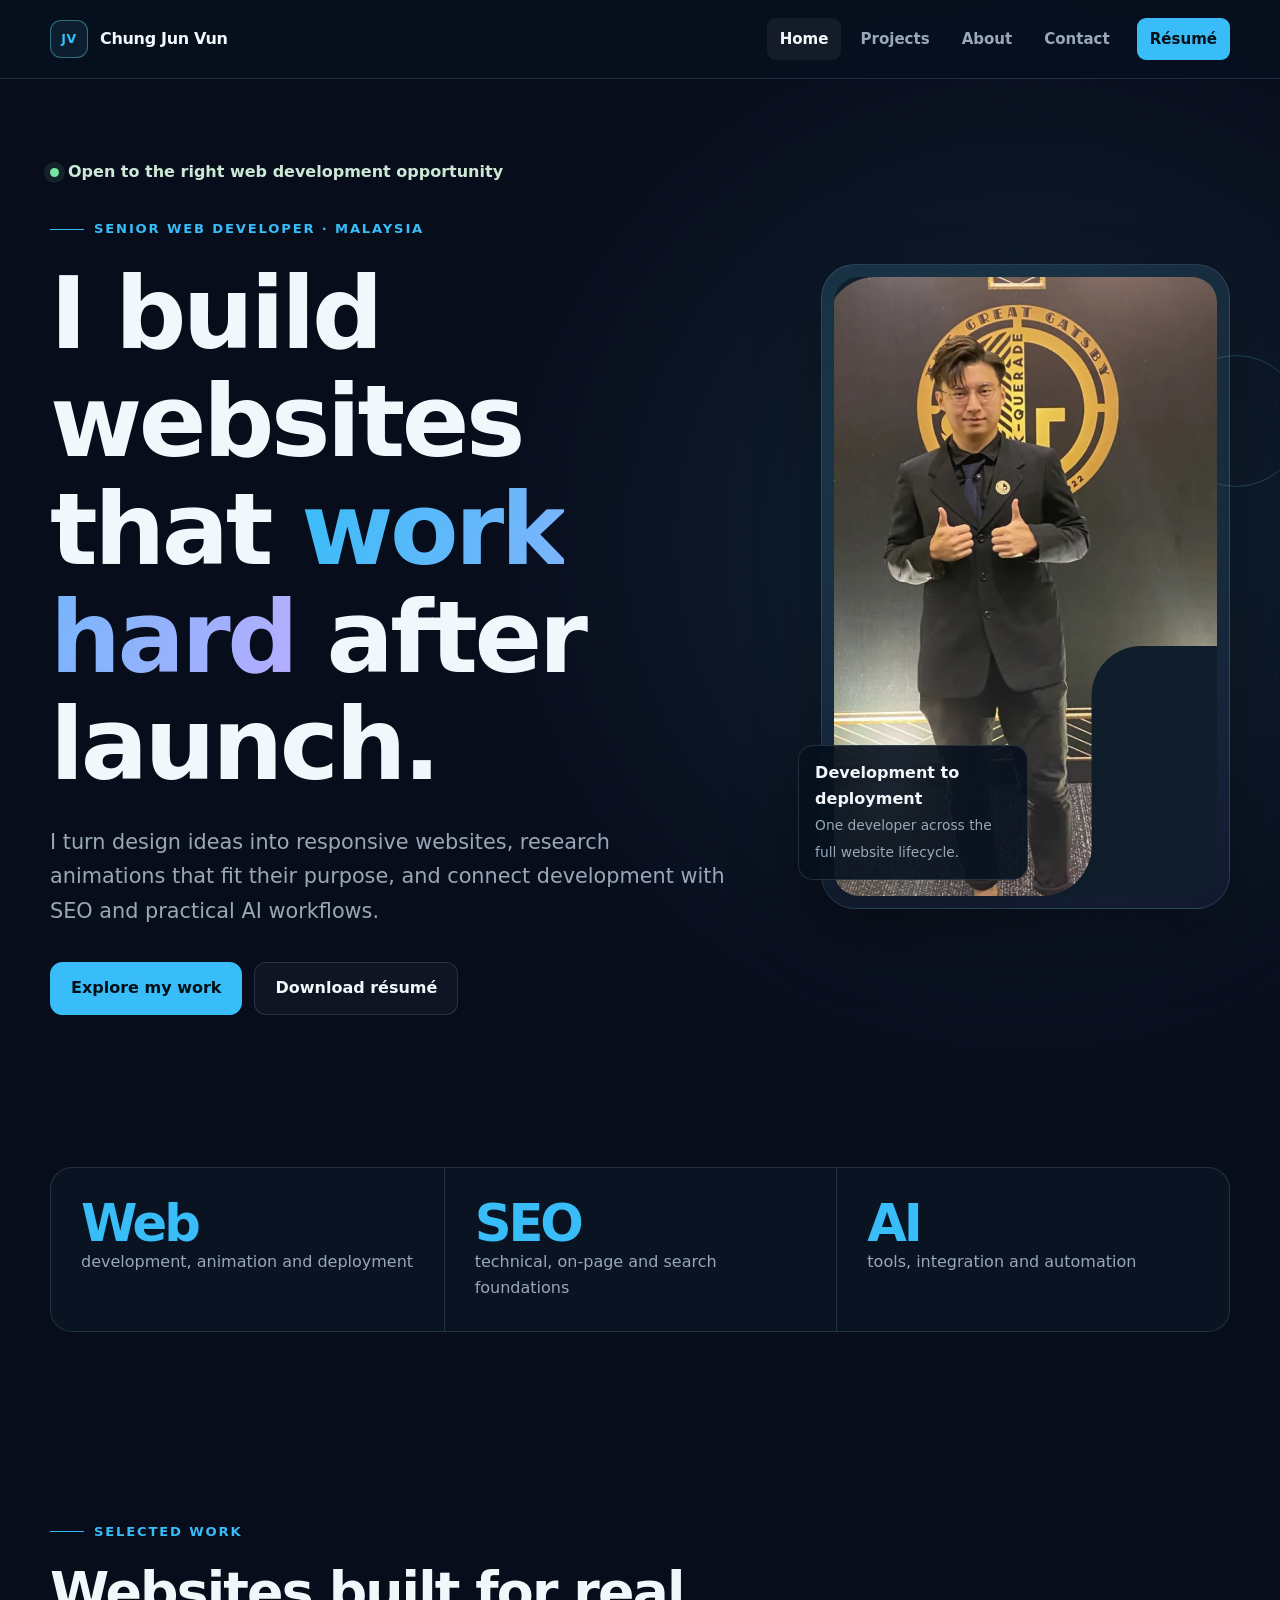
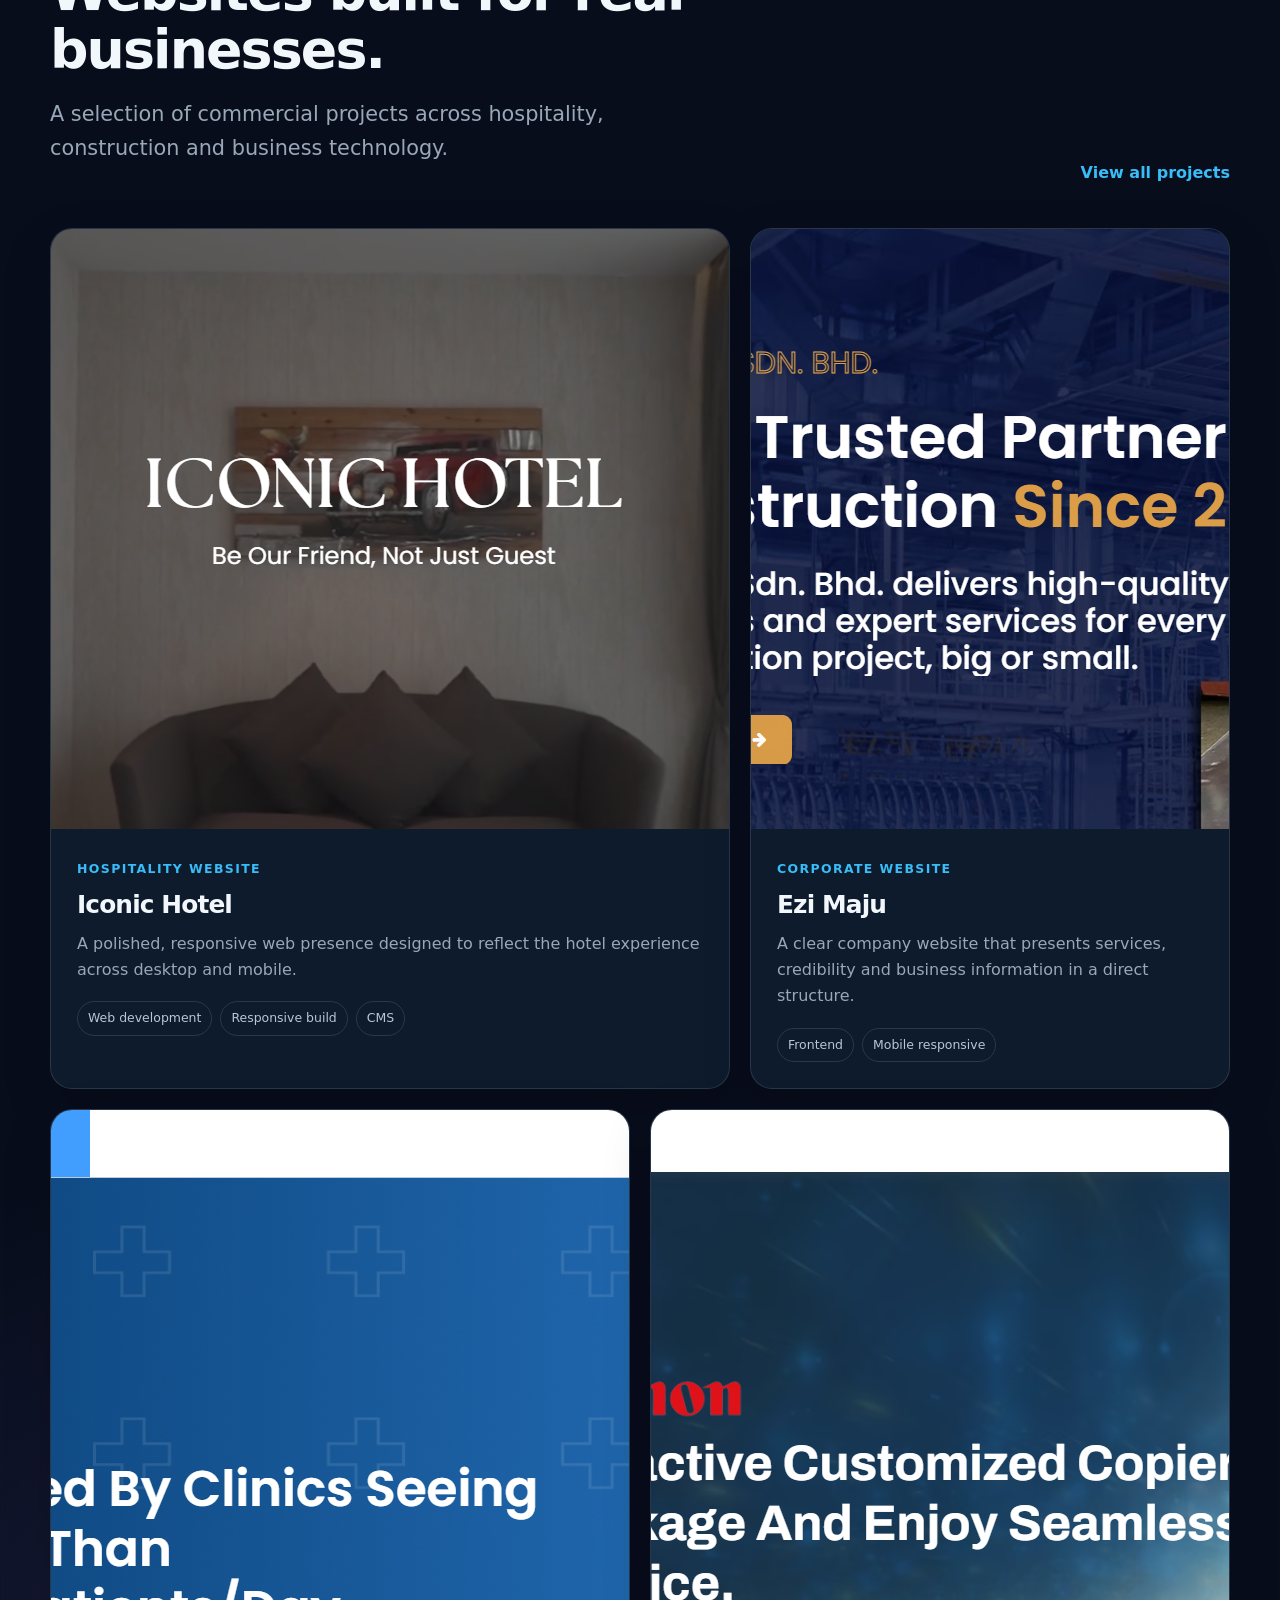
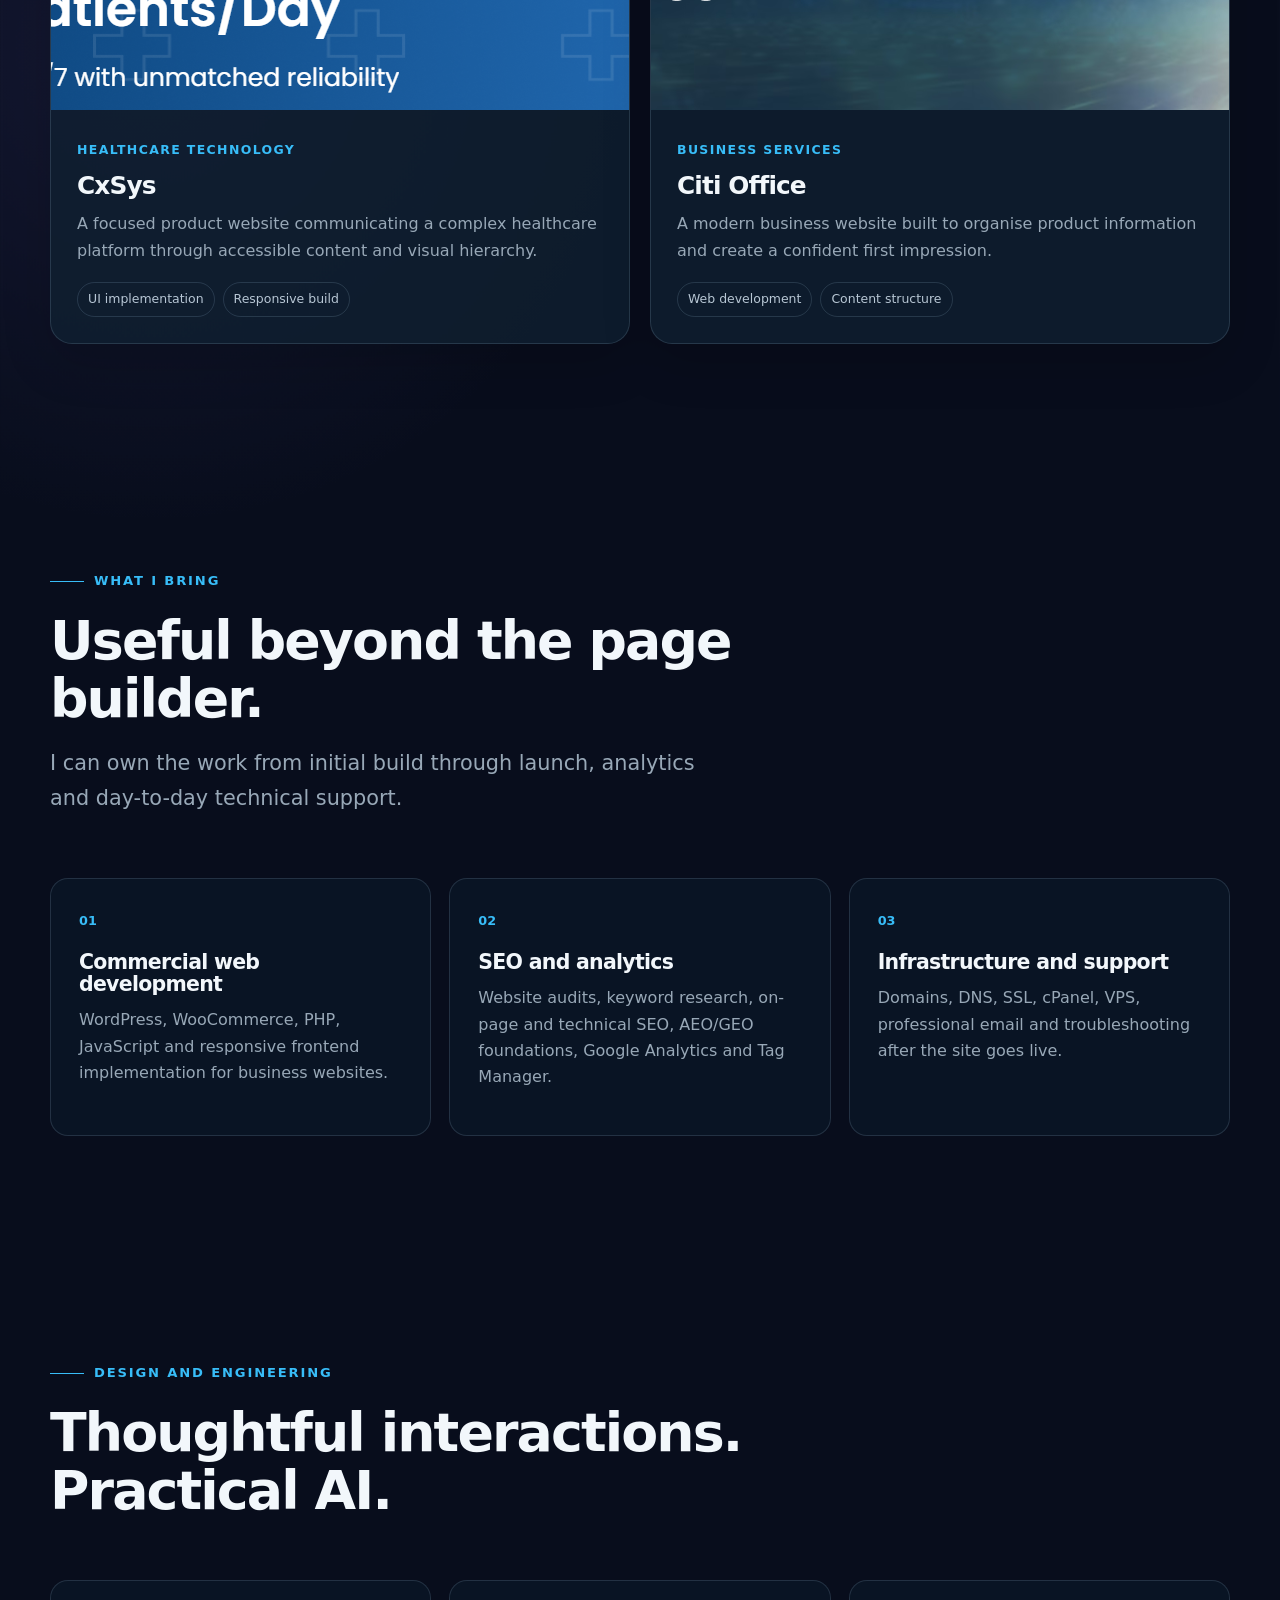
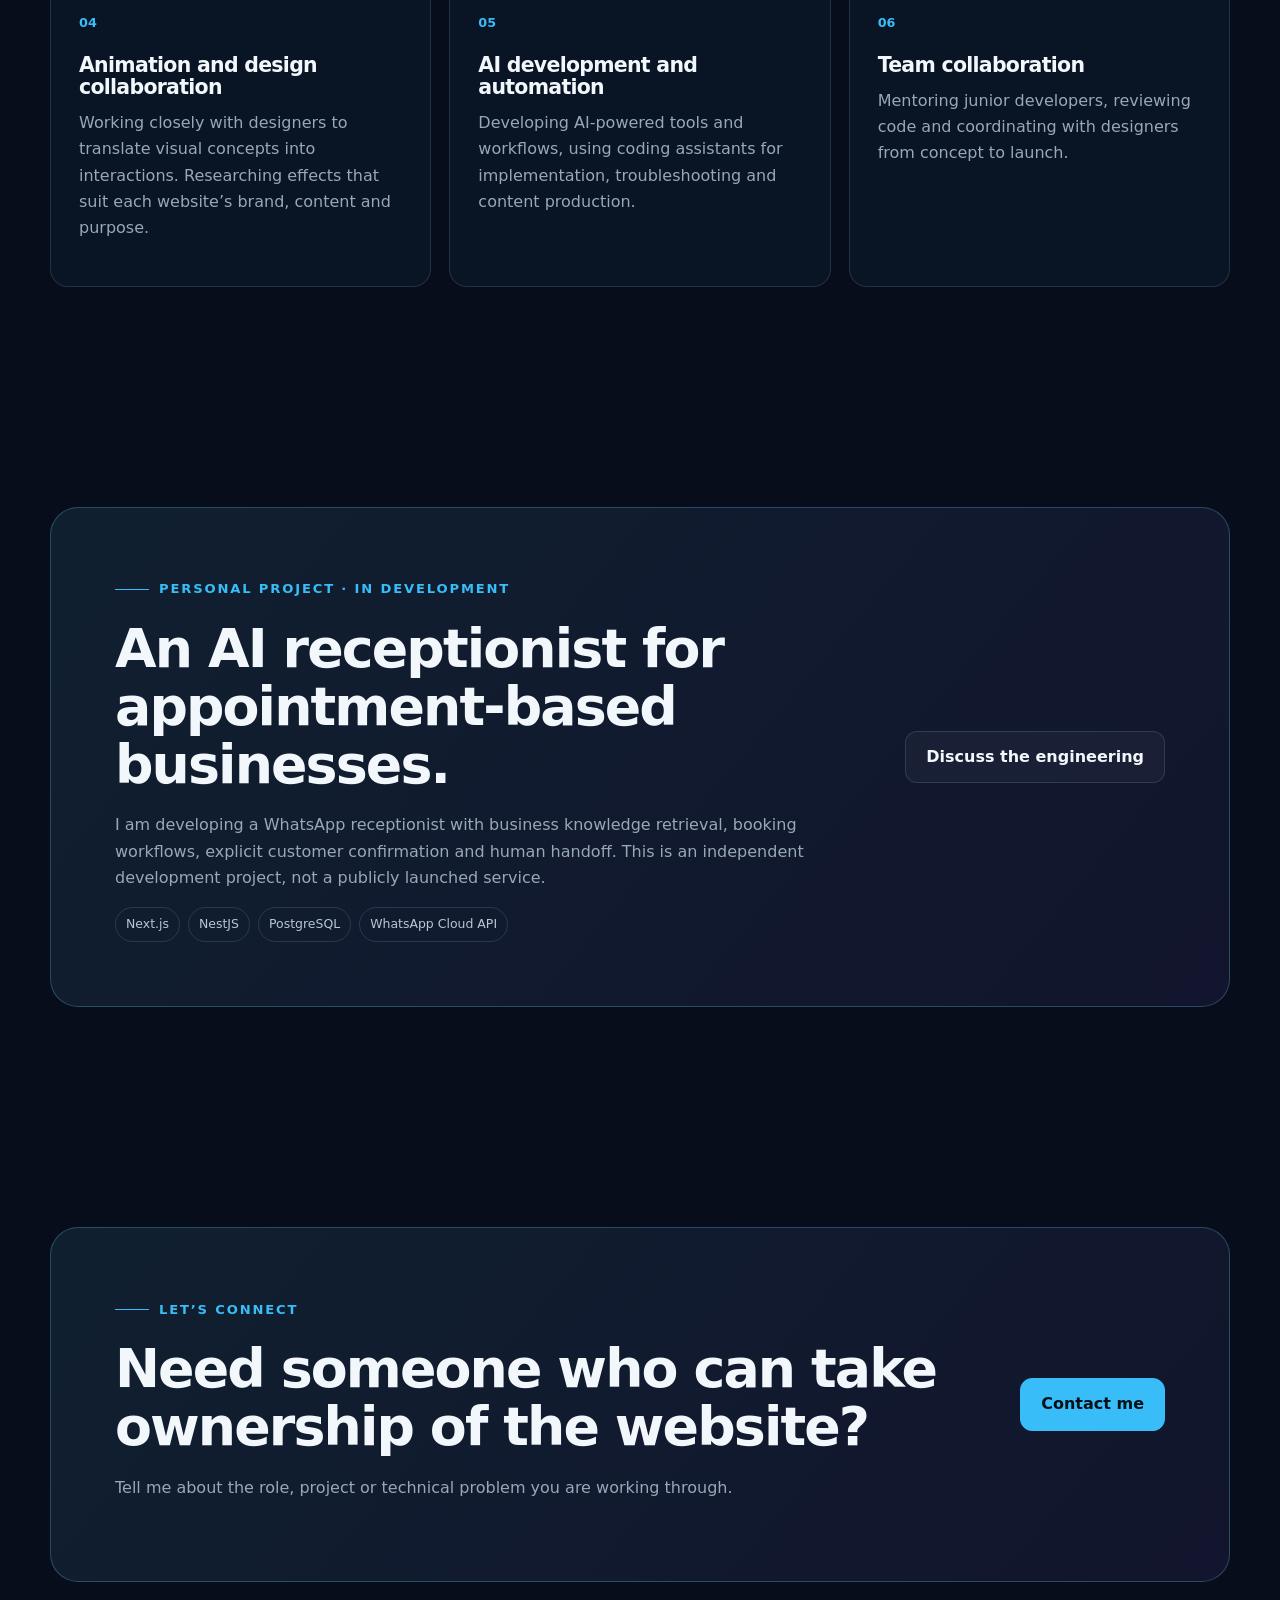
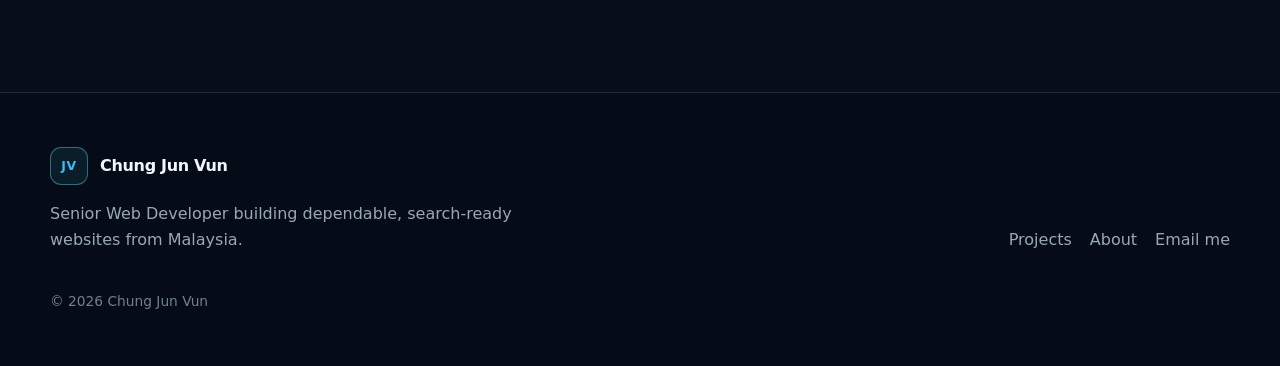
==== docs/index.html @ 75f3df23 "Add files via upload" ====
<!doctype html>
<html lang="en">
<head>
  <meta charset="utf-8">
  <meta name="viewport" content="width=device-width, initial-scale=1">
  <title>Senior Web Developer Portfolio | Chung Jun Vun</title>
  <meta name="description" content="Chung Jun Vun — web development, animation, SEO and AI. Explore selected projects, career progression and résumé.">
  <meta name="robots" content="index, follow, max-image-preview:large">
  <meta name="theme-color" content="#07111e">
  <meta property="og:type" content="website">
  <meta property="og:title" content="Senior Web Developer Portfolio | Chung Jun Vun">
  <meta property="og:description" content="Chung Jun Vun — web development, animation, SEO and AI. Explore selected projects, career progression and résumé.">

  <link rel="icon" href="assets/favicon.svg" type="image/svg+xml">
  <link rel="stylesheet" href="assets/css/styles.css">
  <script type="application/ld+json">
  {
    "@context": "https://schema.org",
    "@type": "Person",
    "name": "Chung Jun Vun",
    "jobTitle": "AI Growth Technology Specialist",
    "email": "mailto:junvunwork@gmail.com",
    "address": {"@type": "PostalAddress", "addressCountry": "MY"},
    "knowsAbout": ["WordPress", "WooCommerce", "PHP", "JavaScript", "SEO", "Web Development"]
  }
  </script>
</head>
<body>
  <a class="skip-link" href="#main">Skip to content</a>
  <header class="site-header" data-header>
    <div class="shell nav-wrap">
      <a class="brand" href="index.html" aria-label="Chung Jun Vun home">
        <span class="brand-mark">JV</span>
        <span>Chung Jun Vun</span>
      </a>
      <button class="nav-toggle" type="button" aria-expanded="false" aria-controls="primary-nav" data-nav-toggle>
        <span></span><span></span><span></span><span class="sr-only">Toggle navigation</span>
      </button>
      <nav id="primary-nav" class="primary-nav" data-nav>
        <a class="active" href="index.html">Home</a>
        <a class="" href="projects.html">Projects</a>
        <a class="" href="about.html">About</a>
        <a class="" href="contact.html">Contact</a>
        <a class="nav-resume" href="assets/files/Chung_Jun_Vun_Resume.pdf" target="_blank" rel="noopener">Résumé</a>
      </nav>
    </div>
  </header>
  <main id="main">


<section class="hero">
  <div class="shell hero-grid">
    <div data-reveal>
      <div class="availability">Open to the right web development opportunity</div>
      <span class="eyebrow">Senior Web Developer · Malaysia</span>
      <h1>I build websites that <span class="gradient-text">work hard</span> after launch.</h1>
      <p class="lead">I turn design ideas into responsive websites, research animations that fit their purpose, and connect development with SEO and practical AI workflows.</p>
      <div class="hero-actions">
        <a class="button button-primary" href="projects.html">Explore my work</a>
        <a class="button button-ghost" href="assets/files/Chung_Jun_Vun_Resume.pdf" target="_blank" rel="noopener">Download résumé</a>
      </div>
    </div>
    <div class="profile-frame" data-reveal>
      <img src="assets/images/profile.png" alt="Chung Jun Vun presenting at an event" width="736" height="619">
      <div class="profile-note"><strong>Development to deployment</strong><span>One developer across the full website lifecycle.</span></div>
    </div>
  </div>
</section>

<section class="section-tight">
  <div class="shell metric-strip" data-reveal>
    <div class="metric"><strong>Web</strong><span>development, animation and deployment</span></div>
    <div class="metric"><strong>SEO</strong><span>technical, on-page and search foundations</span></div>
    <div class="metric"><strong>AI</strong><span>tools, integration and automation</span></div>
  </div>
</section>

<section class="section">
  <div class="shell">
    <div class="section-head" data-reveal>
      <div><span class="eyebrow">Selected work</span><h2>Websites built for real businesses.</h2><p class="lead">A selection of commercial projects across hospitality, construction and business technology.</p></div>
      <a class="text-link" href="projects.html">View all projects</a>
    </div>
    <div class="project-grid">
      <article class="project-card featured" data-reveal>
        <a href="https://iconichotel.com.my/" target="_blank" rel="noopener" aria-label="Visit Iconic Hotel website">
          <div class="project-image"><img src="assets/images/iconic.png" alt="Iconic Hotel website homepage" width="1000" height="600"></div>
          <div class="project-body"><span class="project-type">Hospitality website</span><h3>Iconic Hotel</h3><p>A polished, responsive web presence designed to reflect the hotel experience across desktop and mobile.</p><div class="tags"><span class="tag">Web development</span><span class="tag">Responsive build</span><span class="tag">CMS</span></div></div>
        </a>
      </article>
      <article class="project-card compact" data-reveal>
        <a href="https://ezimaju.com.my/" target="_blank" rel="noopener" aria-label="Visit Ezi Maju website">
          <div class="project-image"><img src="assets/images/ezi.png" alt="Ezi Maju corporate website homepage" width="1000" height="600"></div>
          <div class="project-body"><span class="project-type">Corporate website</span><h3>Ezi Maju</h3><p>A clear company website that presents services, credibility and business information in a direct structure.</p><div class="tags"><span class="tag">Frontend</span><span class="tag">Mobile responsive</span></div></div>
        </a>
      </article>
      <article class="project-card" data-reveal>
        <a href="https://cxsys-ehr.com/" target="_blank" rel="noopener" aria-label="Visit CxSys website">
          <div class="project-image"><img src="assets/images/cxsys.png" alt="CxSys healthcare technology website homepage" width="1000" height="600"></div>
          <div class="project-body"><span class="project-type">Healthcare technology</span><h3>CxSys</h3><p>A focused product website communicating a complex healthcare platform through accessible content and visual hierarchy.</p><div class="tags"><span class="tag">UI implementation</span><span class="tag">Responsive build</span></div></div>
        </a>
      </article>
      <article class="project-card" data-reveal>
        <a href="https://citioffice.com.my/" target="_blank" rel="noopener" aria-label="Visit Citi Office website">
          <div class="project-image"><img src="assets/images/citi.png" alt="Citi Office business website homepage" width="1000" height="600"></div>
          <div class="project-body"><span class="project-type">Business services</span><h3>Citi Office</h3><p>A modern business website built to organise product information and create a confident first impression.</p><div class="tags"><span class="tag">Web development</span><span class="tag">Content structure</span></div></div>
        </a>
      </article>
    </div>
  </div>
</section>

<section class="section">
  <div class="shell">
    <div class="section-head" data-reveal><div><span class="eyebrow">What I bring</span><h2>Useful beyond the page builder.</h2><p class="lead">I can own the work from initial build through launch, analytics and day-to-day technical support.</p></div></div>
    <div class="capability-grid">
      <article class="capability" data-reveal><span class="capability-index">01</span><h3>Commercial web development</h3><p>WordPress, WooCommerce, PHP, JavaScript and responsive frontend implementation for business websites.</p></article>
      <article class="capability" data-reveal><span class="capability-index">02</span><h3>SEO and analytics</h3><p>Website audits, keyword research, on-page and technical SEO, AEO/GEO foundations, Google Analytics and Tag Manager.</p></article>
      <article class="capability" data-reveal><span class="capability-index">03</span><h3>Infrastructure and support</h3><p>Domains, DNS, SSL, cPanel, VPS, professional email and troubleshooting after the site goes live.</p></article>
    </div>
  </div>
</section>

<section class="section"><div class="shell"><div class="section-head"><div><span class="eyebrow">Design and engineering</span><h2>Thoughtful interactions. Practical AI.</h2></div></div><div class="capability-grid">
<article class="capability" data-reveal><span class="capability-index">04</span><h3>Animation and design collaboration</h3><p>Working closely with designers to translate visual concepts into interactions. Researching effects that suit each website’s brand, content and purpose.</p></article>
<article class="capability" data-reveal><span class="capability-index">05</span><h3>AI development and automation</h3><p>Developing AI-powered tools and workflows, using coding assistants for implementation, troubleshooting and content production.</p></article>
<article class="capability" data-reveal><span class="capability-index">06</span><h3>Team collaboration</h3><p>Mentoring junior developers, reviewing code and coordinating with designers from concept to launch.</p></article>
</div></div></section>
<section class="section"><div class="shell cta-panel" data-reveal><div><span class="eyebrow">Personal project · In development</span><h2>An AI receptionist for appointment-based businesses.</h2><p>I am developing a WhatsApp receptionist with business knowledge retrieval, booking workflows, explicit customer confirmation and human handoff. This is an independent development project, not a publicly launched service.</p><div class="tags"><span class="tag">Next.js</span><span class="tag">NestJS</span><span class="tag">PostgreSQL</span><span class="tag">WhatsApp Cloud API</span></div></div><a class="button button-ghost" href="contact.html">Discuss the engineering</a></div></section><section class="section">
  <div class="shell cta-panel" data-reveal>
    <div><span class="eyebrow">Let’s connect</span><h2>Need someone who can take ownership of the website?</h2><p>Tell me about the role, project or technical problem you are working through.</p></div>
    <a class="button button-primary" href="contact.html">Contact me</a>
  </div>
</section>


  </main>
  <footer class="site-footer">
    <div class="shell footer-grid">
      <div>
        <a class="brand" href="index.html"><span class="brand-mark">JV</span><span>Chung Jun Vun</span></a>
        <p>Senior Web Developer building dependable, search-ready websites from Malaysia.</p>
      </div>
      <div class="footer-links">
        <a href="projects.html">Projects</a>
        <a href="about.html">About</a>
        <a href="mailto:junvunwork@gmail.com">Email me</a>
      </div>
      <p class="copyright">© 2026 Chung Jun Vun</p>
    </div>
  </footer>
  <script src="assets/js/main.js" defer></script>
</body>
</html>
---- docs/assets/css/styles.css ----
:root {
  --ink: #f2f7fb;
  --muted: #98a8b7;
  --bg: #080D1C;
  --bg-soft: #111A30;
  --panel: rgba(16, 32, 49, .78);
  --line: rgba(166, 205, 230, .16);
  --accent: #38BDF8;
  --accent-2: #8B5CF6;
  --success: #76e6a1;
  --error: #ff8a95;
  --radius: 22px;
  --shadow: 0 28px 70px rgba(0, 0, 0, .28);
  --shell: min(1180px, calc(100% - 40px));
}

* { box-sizing: border-box; }
html { scroll-behavior: smooth; }
body {
  margin: 0;
  color: var(--ink);
  background:
    radial-gradient(circle at 80% 8%, rgba(100, 228, 255, .11), transparent 34rem),
    radial-gradient(circle at 12% 48%, rgba(138, 125, 255, .1), transparent 30rem),
    var(--bg);
  font-family: Inter, ui-sans-serif, system-ui, -apple-system, BlinkMacSystemFont, "Segoe UI", sans-serif;
  font-size: 16px;
  line-height: 1.65;
  overflow-x: hidden;
}
body::before {
  content: "";
  position: fixed;
  inset: 0;
  pointer-events: none;
  opacity: .22;
  background-image: linear-gradient(rgba(255,255,255,.035) 1px, transparent 1px), linear-gradient(90deg, rgba(255,255,255,.035) 1px, transparent 1px);
  background-size: 44px 44px;
  mask-image: linear-gradient(to bottom, black, transparent 84%);
}
a { color: inherit; text-decoration: none; }
img { display: block; max-width: 100%; }
button, input, textarea, select { font: inherit; }
h1, h2, h3, p { margin-top: 0; }
h1, h2, h3 { line-height: 1.08; letter-spacing: -.035em; }
h1 { font-size: clamp(3.2rem, 7.8vw, 6.9rem); max-width: 12ch; margin-bottom: 26px; }
h2 { font-size: clamp(2.2rem, 4.2vw, 4.1rem); margin-bottom: 18px; }
h3 { font-size: 1.28rem; }
p { color: var(--muted); }
.shell { width: var(--shell); margin-inline: auto; position: relative; }
.section { padding: 110px 0; position: relative; }
.section-tight { padding: 72px 0; }
.skip-link { position: fixed; left: 16px; top: -80px; z-index: 1000; background: var(--accent); color: #01111a; padding: 10px 16px; border-radius: 8px; font-weight: 800; }
.skip-link:focus { top: 14px; }
.sr-only { position: absolute; width: 1px; height: 1px; padding: 0; margin: -1px; overflow: hidden; clip: rect(0,0,0,0); white-space: nowrap; border: 0; }
.eyebrow { display: inline-flex; align-items: center; gap: 10px; margin-bottom: 20px; color: var(--accent); font-size: .82rem; font-weight: 800; letter-spacing: .14em; text-transform: uppercase; }
.eyebrow::before { content: ""; width: 34px; height: 1px; background: var(--accent); }
.lead { max-width: 680px; font-size: clamp(1.08rem, 2vw, 1.3rem); }
.gradient-text { color: transparent; background: linear-gradient(105deg, var(--accent), #b7adff); background-clip: text; -webkit-background-clip: text; }
.site-header { position: sticky; top: 0; z-index: 50; border-bottom: 1px solid var(--line); background: rgba(7, 17, 30, .82); backdrop-filter: blur(18px); }
.nav-wrap { min-height: 78px; display: flex; align-items: center; justify-content: space-between; }
.brand { display: inline-flex; align-items: center; gap: 12px; font-weight: 800; letter-spacing: -.02em; }
.brand-mark { display: grid; place-items: center; width: 38px; aspect-ratio: 1; border: 1px solid rgba(100, 228, 255, .4); border-radius: 11px; color: var(--accent); background: rgba(100, 228, 255, .08); font-size: .78rem; letter-spacing: .04em; }
.primary-nav { display: flex; align-items: center; gap: 6px; }
.primary-nav a { color: var(--muted); padding: 9px 13px; border-radius: 9px; font-size: .94rem; font-weight: 650; }
.primary-nav a:hover, .primary-nav a.active { color: var(--ink); background: rgba(255,255,255,.055); }
.primary-nav .nav-resume { color: #05121a; background: var(--accent); margin-left: 8px; }
.nav-toggle { display: none; width: 44px; height: 44px; border: 1px solid var(--line); border-radius: 10px; background: transparent; padding: 10px; }
.nav-toggle span:not(.sr-only) { display: block; height: 2px; margin: 5px 0; background: var(--ink); }
.hero { min-height: calc(100vh - 78px); display: grid; align-items: center; padding: 80px 0; }
.hero-grid { display: grid; grid-template-columns: minmax(0, 1.25fr) minmax(320px, .75fr); gap: clamp(42px, 7vw, 100px); align-items: center; }
.availability { display: inline-flex; align-items: center; gap: 9px; color: #cce9d6; margin-bottom: 26px; font-weight: 650; }
.availability::before { content: ""; width: 9px; height: 9px; border-radius: 50%; background: var(--success); box-shadow: 0 0 0 6px rgba(118, 230, 161, .1); }
.hero-actions { display: flex; flex-wrap: wrap; gap: 12px; margin-top: 34px; }
.button { display: inline-flex; align-items: center; justify-content: center; min-height: 50px; padding: 12px 20px; border: 1px solid var(--line); border-radius: 12px; color: var(--ink); font-weight: 800; transition: transform .2s ease, border-color .2s ease, background .2s ease; }
.button:hover { transform: translateY(-2px); border-color: rgba(100, 228, 255, .5); }
.button-primary { color: #021018; background: var(--accent); border-color: var(--accent); }
.button-ghost { background: rgba(255,255,255,.035); }
.profile-frame { position: relative; border: 1px solid var(--line); border-radius: 34px; padding: 12px; background: linear-gradient(145deg, rgba(100,228,255,.14), rgba(138,125,255,.06)); box-shadow: var(--shadow); }
.profile-frame::before { content: ""; position: absolute; inset: 14% -18% auto auto; width: 130px; height: 130px; border: 1px solid rgba(100,228,255,.22); border-radius: 50%; z-index: -1; }
.profile-frame img { width: 100%; aspect-ratio: 1 / 1.03; object-fit: cover; object-position: center top; border-radius: 25px; background: #101e2c; }
.profile-note { position: absolute; left: -24px; bottom: 28px; max-width: 230px; padding: 14px 16px; border: 1px solid var(--line); border-radius: 15px; background: rgba(7,17,30,.92); box-shadow: var(--shadow); }
.profile-note strong { display: block; }
.profile-note span { color: var(--muted); font-size: .86rem; }
.metric-strip { display: grid; grid-template-columns: repeat(3, 1fr); border: 1px solid var(--line); border-radius: var(--radius); background: rgba(10, 25, 40, .62); overflow: hidden; }
.metric { padding: 30px; }
.metric + .metric { border-left: 1px solid var(--line); }
.metric strong { display: block; color: var(--accent); font-size: clamp(2rem, 4vw, 3.5rem); line-height: 1; letter-spacing: -.06em; }
.metric span { color: var(--muted); }
.section-head { display: flex; align-items: end; justify-content: space-between; gap: 30px; margin-bottom: 42px; }
.section-head > div { max-width: 720px; }
.text-link { color: var(--accent); font-weight: 800; }
.project-grid { display: grid; grid-template-columns: repeat(12, 1fr); gap: 20px; }
.project-card { grid-column: span 6; border: 1px solid var(--line); border-radius: var(--radius); overflow: hidden; background: var(--panel); box-shadow: 0 18px 50px rgba(0,0,0,.16); transition: transform .25s ease, border-color .25s ease; }
.project-card:hover { transform: translateY(-5px); border-color: rgba(100, 228, 255, .4); }
.project-card.featured { grid-column: span 7; }
.project-card.compact { grid-column: span 5; }
.project-image { overflow: hidden; background: #0e1c2a; }
.project-image img { width: 100%; aspect-ratio: 5 / 3; object-fit: cover; transition: transform .4s ease; }
.project-card:hover .project-image img { transform: scale(1.025); }
.project-body { padding: 26px; }
.project-top { display: flex; align-items: center; justify-content: space-between; gap: 16px; }
.project-type { color: var(--accent); font-size: .78rem; font-weight: 800; letter-spacing: .11em; text-transform: uppercase; }
.project-card h3 { margin: 10px 0 12px; font-size: 1.55rem; }
.project-card p { margin-bottom: 18px; }
.tags { display: flex; flex-wrap: wrap; gap: 8px; }
.tag { border: 1px solid var(--line); border-radius: 999px; padding: 6px 10px; color: #b8c7d5; font-size: .78rem; }
.capability-grid { display: grid; grid-template-columns: repeat(3, 1fr); gap: 18px; }
.capability { padding: 28px; border: 1px solid var(--line); border-radius: 18px; background: rgba(11, 25, 41, .68); }
.capability-index { color: var(--accent); font-size: .8rem; font-weight: 800; }
.capability h3 { margin: 18px 0 12px; }
.cta-panel { display: grid; grid-template-columns: 1fr auto; align-items: center; gap: 30px; padding: clamp(30px, 6vw, 64px); border: 1px solid rgba(100,228,255,.25); border-radius: 28px; background: linear-gradient(130deg, rgba(100,228,255,.09), rgba(138,125,255,.08)); }
.page-hero { padding: 100px 0 60px; }
.page-hero h1 { font-size: clamp(3rem, 7vw, 6rem); }
.filter-note { color: var(--muted); margin-top: 24px; }
.about-grid { display: grid; grid-template-columns: .8fr 1.2fr; gap: 70px; align-items: start; }
.about-photo { position: sticky; top: 120px; border: 1px solid var(--line); border-radius: 24px; overflow: hidden; background: var(--bg-soft); }
.about-photo img { width: 100%; aspect-ratio: 4 / 4.5; object-fit: cover; }
.about-copy p { font-size: 1.08rem; }
.timeline { margin-top: 44px; border-left: 1px solid var(--line); }
.timeline-item { position: relative; padding: 0 0 34px 30px; }
.timeline-item::before { content: ""; position: absolute; left: -6px; top: 5px; width: 11px; height: 11px; border-radius: 50%; background: var(--accent); box-shadow: 0 0 0 6px rgba(100,228,255,.09); }
.timeline-item time { color: var(--accent); font-size: .82rem; font-weight: 800; }
.timeline-item h3 { margin: 8px 0; }
.skill-cloud { display: flex; flex-wrap: wrap; gap: 10px; margin-top: 26px; }
.skill-cloud span { padding: 9px 13px; border: 1px solid var(--line); border-radius: 10px; background: rgba(255,255,255,.025); color: #c7d6e2; }
.contact-grid { display: grid; grid-template-columns: .8fr 1.2fr; gap: 60px; align-items: start; }
.contact-card { padding: 34px; border: 1px solid var(--line); border-radius: var(--radius); background: var(--panel); }
.contact-details { display: grid; gap: 16px; margin-top: 30px; }
.contact-details a { color: var(--accent); font-weight: 800; word-break: break-word; }
.form-grid { display: grid; grid-template-columns: 1fr 1fr; gap: 18px; }
.field { display: grid; gap: 7px; }
.field-full { grid-column: 1 / -1; }
.field label { color: #dce8f1; font-weight: 700; font-size: .92rem; }
.field input, .field textarea, .field select { width: 100%; border: 1px solid var(--line); border-radius: 11px; color: var(--ink); background: rgba(2, 12, 21, .68); padding: 13px 14px; outline: none; }
.field input:focus, .field textarea:focus, .field select:focus { border-color: var(--accent); box-shadow: 0 0 0 3px rgba(100,228,255,.09); }
.field textarea { min-height: 170px; resize: vertical; }
.honeypot { position: absolute; left: -9999px; }
.form-alert { margin-bottom: 20px; padding: 12px 14px; border-radius: 10px; }
.form-alert.success { color: #bdf4d0; background: rgba(118,230,161,.1); border: 1px solid rgba(118,230,161,.25); }
.form-alert.error { color: #ffd1d5; background: rgba(255,138,149,.09); border: 1px solid rgba(255,138,149,.24); }
.site-footer { padding: 54px 0; border-top: 1px solid var(--line); background: rgba(4, 12, 21, .62); }
.footer-grid { display: grid; grid-template-columns: 1fr auto; gap: 30px; align-items: end; }
.footer-grid > div:first-child p { max-width: 520px; margin: 16px 0 0; }
.footer-links { display: flex; flex-wrap: wrap; gap: 18px; color: var(--muted); }
.copyright { grid-column: 1 / -1; margin: 6px 0 0; color: #6f8192; font-size: .86rem; }
[data-reveal] { opacity: 1; transform: none; transition: opacity .65s ease, transform .65s ease; }
[data-reveal].revealed { opacity: 1; transform: none; }

@media (max-width: 900px) {
  .nav-toggle { display: block; }
  .primary-nav { display: none; position: absolute; top: 68px; right: 0; width: min(330px, 100%); padding: 14px; border: 1px solid var(--line); border-radius: 14px; background: #0b1726; box-shadow: var(--shadow); flex-direction: column; align-items: stretch; }
  .primary-nav.open { display: flex; }
  .primary-nav .nav-resume { margin: 6px 0 0; text-align: center; }
  .hero-grid, .about-grid, .contact-grid { grid-template-columns: 1fr; }
  .hero { min-height: auto; }
  .profile-frame { max-width: 560px; margin-inline: auto; }
  .about-photo { position: relative; top: 0; max-width: 580px; }
  .capability-grid { grid-template-columns: 1fr 1fr; }
  .project-card, .project-card.featured, .project-card.compact { grid-column: span 6; }
}

@media (max-width: 680px) {
  :root { --shell: min(100% - 28px, 1180px); }
  .section { padding: 82px 0; }
  .nav-wrap { min-height: 68px; }
  .brand > span:last-child { display: none; }
  h1 { font-size: clamp(2.8rem, 14vw, 4.4rem); }
  .hero { padding: 58px 0 74px; }
  .hero-grid { gap: 56px; }
  .profile-note { left: 10px; bottom: 12px; }
  .metric-strip { grid-template-columns: 1fr; }
  .metric + .metric { border-left: 0; border-top: 1px solid var(--line); }
  .section-head { display: block; }
  .section-head .text-link { display: inline-block; margin-top: 12px; }
  .project-card, .project-card.featured, .project-card.compact { grid-column: 1 / -1; }
  .capability-grid { grid-template-columns: 1fr; }
  .cta-panel { grid-template-columns: 1fr; }
  .form-grid { grid-template-columns: 1fr; }
  .field-full { grid-column: auto; }
  .footer-grid { grid-template-columns: 1fr; align-items: start; }
  .copyright { grid-column: auto; }
}

@media (prefers-reduced-motion: reduce) {
  *, *::before, *::after { scroll-behavior: auto !important; transition-duration: .01ms !important; animation-duration: .01ms !important; }
  [data-reveal] { opacity: 1; transform: none; }
}


:focus-visible { outline: 3px solid var(--accent); outline-offset: 5px; }
.contact-details a { overflow-wrap:anywhere; }
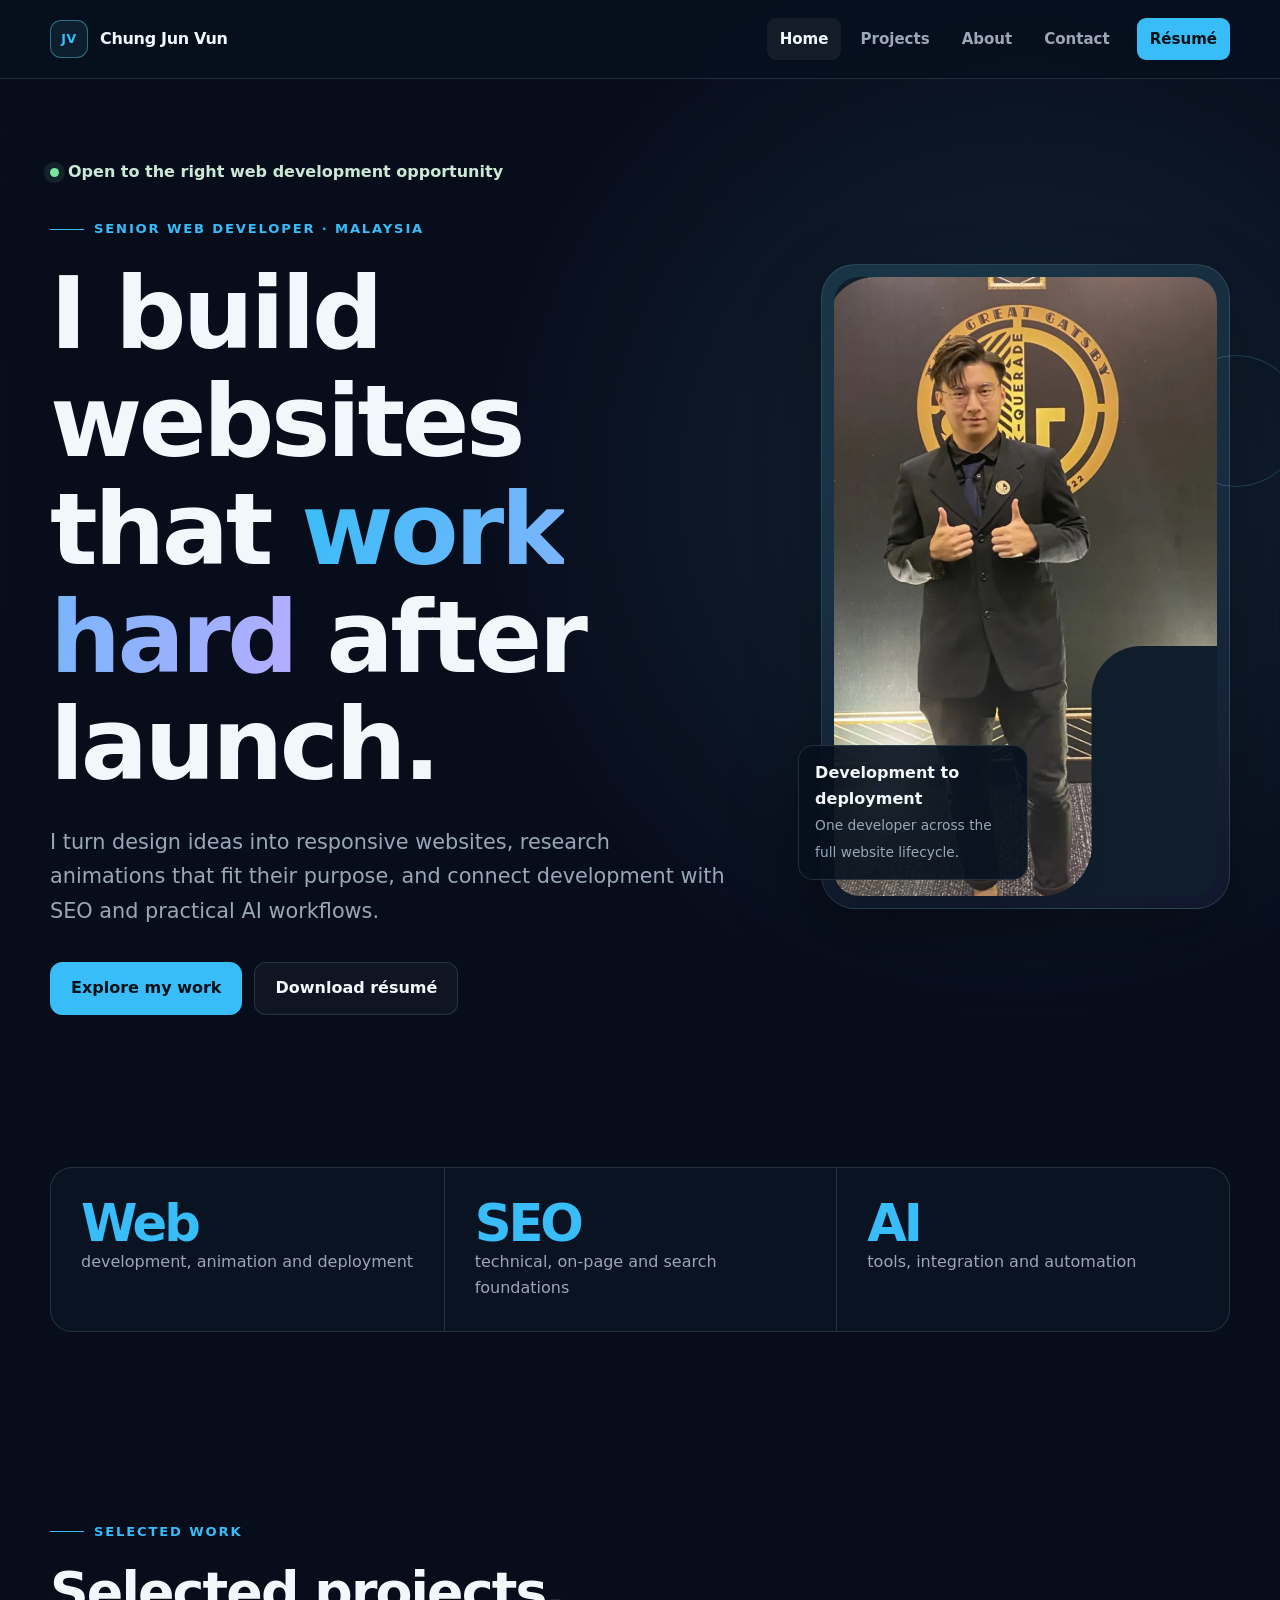
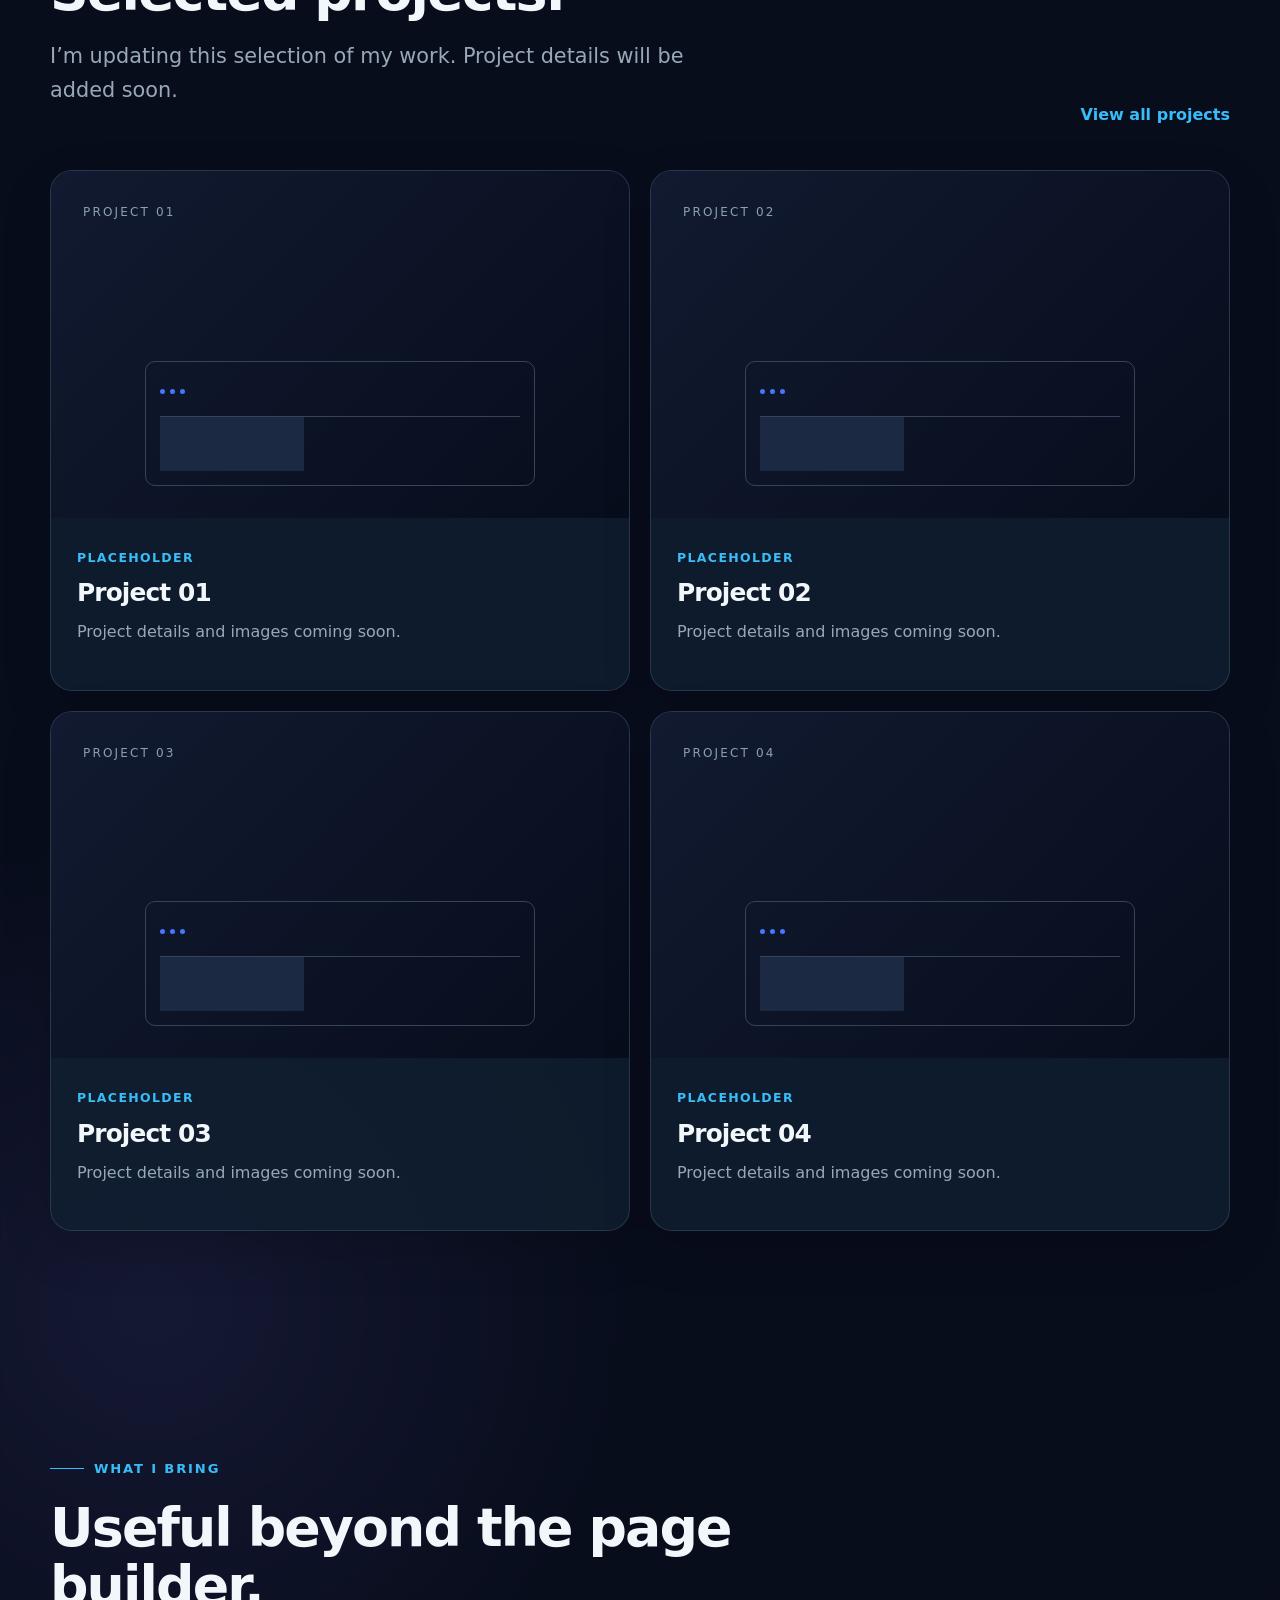
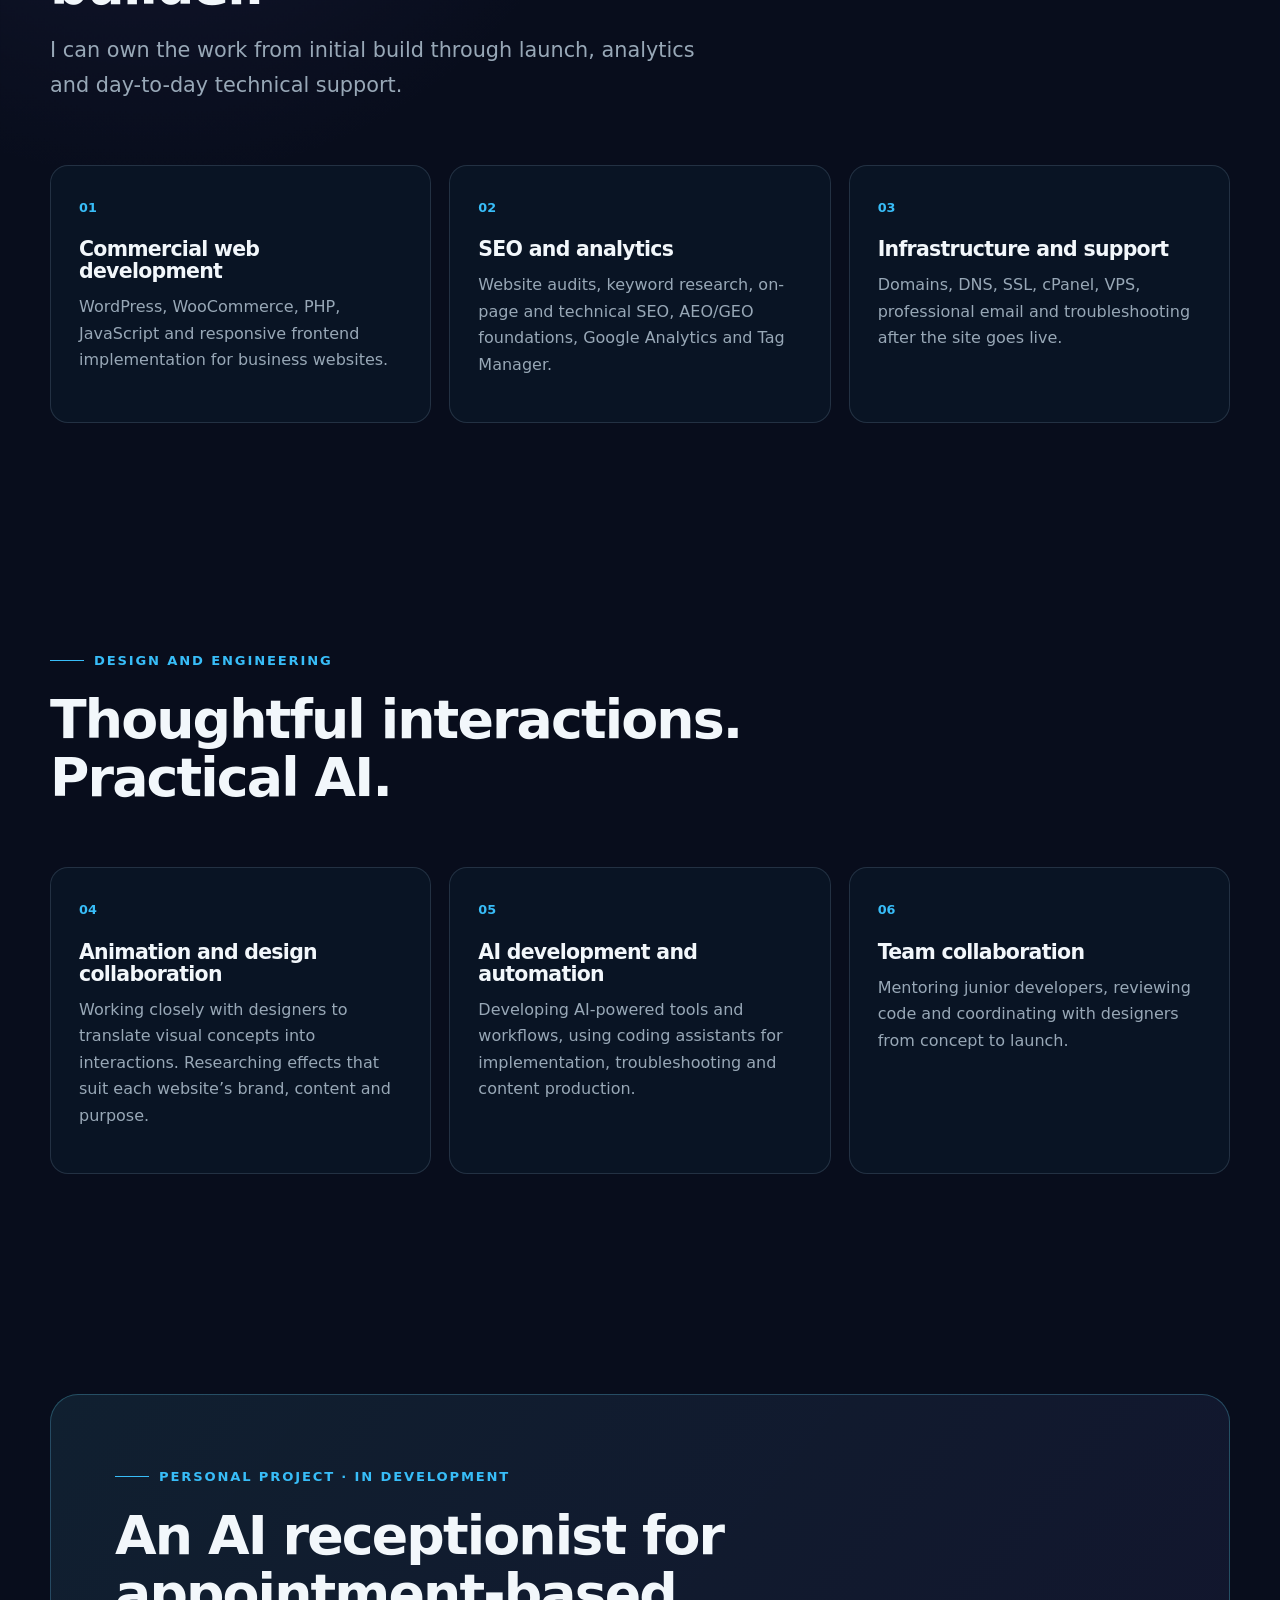
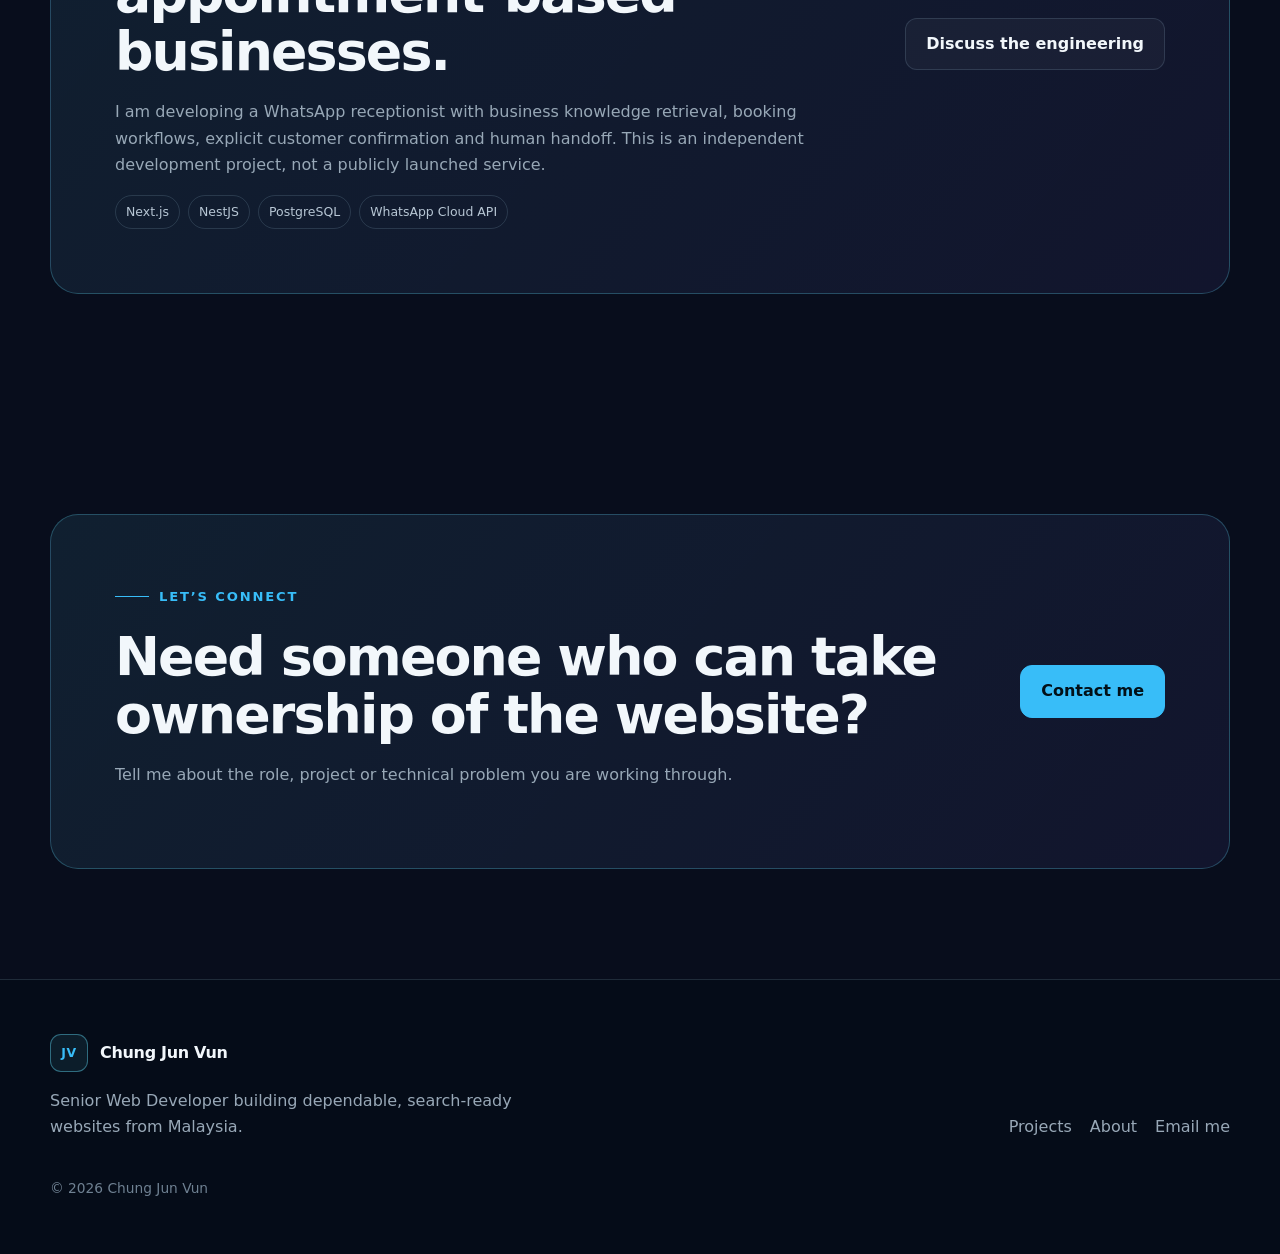
==== commit 9dd148b3: "Add files via upload" ====
--- a/docs/index.html
+++ b/docs/index.html
@@ -10,7 +10,7 @@
   <meta property="og:type" content="website">
   <meta property="og:title" content="Senior Web Developer Portfolio | Chung Jun Vun">
   <meta property="og:description" content="Chung Jun Vun — web development, animation, SEO and AI. Explore selected projects, career progression and résumé.">
-
+<link rel="canonical" href="https://junvun0605.github.io/portfolio/"><meta property="og:url" content="https://junvun0605.github.io/portfolio/">
   <link rel="icon" href="assets/favicon.svg" type="image/svg+xml">
   <link rel="stylesheet" href="assets/css/styles.css">
   <script type="application/ld+json">
@@ -78,34 +78,14 @@
 <section class="section">
   <div class="shell">
     <div class="section-head" data-reveal>
-      <div><span class="eyebrow">Selected work</span><h2>Websites built for real businesses.</h2><p class="lead">A selection of commercial projects across hospitality, construction and business technology.</p></div>
+      <div><span class="eyebrow">Selected work</span><h2>Selected projects.</h2><p class="lead">I’m updating this selection of my work. Project details will be added soon.</p></div>
       <a class="text-link" href="projects.html">View all projects</a>
     </div>
     <div class="project-grid">
-      <article class="project-card featured" data-reveal>
-        <a href="https://iconichotel.com.my/" target="_blank" rel="noopener" aria-label="Visit Iconic Hotel website">
-          <div class="project-image"><img src="assets/images/iconic.png" alt="Iconic Hotel website homepage" width="1000" height="600"></div>
-          <div class="project-body"><span class="project-type">Hospitality website</span><h3>Iconic Hotel</h3><p>A polished, responsive web presence designed to reflect the hotel experience across desktop and mobile.</p><div class="tags"><span class="tag">Web development</span><span class="tag">Responsive build</span><span class="tag">CMS</span></div></div>
-        </a>
-      </article>
-      <article class="project-card compact" data-reveal>
-        <a href="https://ezimaju.com.my/" target="_blank" rel="noopener" aria-label="Visit Ezi Maju website">
-          <div class="project-image"><img src="assets/images/ezi.png" alt="Ezi Maju corporate website homepage" width="1000" height="600"></div>
-          <div class="project-body"><span class="project-type">Corporate website</span><h3>Ezi Maju</h3><p>A clear company website that presents services, credibility and business information in a direct structure.</p><div class="tags"><span class="tag">Frontend</span><span class="tag">Mobile responsive</span></div></div>
-        </a>
-      </article>
-      <article class="project-card" data-reveal>
-        <a href="https://cxsys-ehr.com/" target="_blank" rel="noopener" aria-label="Visit CxSys website">
-          <div class="project-image"><img src="assets/images/cxsys.png" alt="CxSys healthcare technology website homepage" width="1000" height="600"></div>
-          <div class="project-body"><span class="project-type">Healthcare technology</span><h3>CxSys</h3><p>A focused product website communicating a complex healthcare platform through accessible content and visual hierarchy.</p><div class="tags"><span class="tag">UI implementation</span><span class="tag">Responsive build</span></div></div>
-        </a>
-      </article>
-      <article class="project-card" data-reveal>
-        <a href="https://citioffice.com.my/" target="_blank" rel="noopener" aria-label="Visit Citi Office website">
-          <div class="project-image"><img src="assets/images/citi.png" alt="Citi Office business website homepage" width="1000" height="600"></div>
-          <div class="project-body"><span class="project-type">Business services</span><h3>Citi Office</h3><p>A modern business website built to organise product information and create a confident first impression.</p><div class="tags"><span class="tag">Web development</span><span class="tag">Content structure</span></div></div>
-        </a>
-      </article>
+      <article class="project-card placeholder-card" data-reveal><div class="placeholder-visual" aria-hidden="true"><span>PROJECT 01</span><div class="placeholder-window"><i></i><i></i><i></i><div></div></div></div><div class="project-body"><span class="project-type">Placeholder</span><h3>Project 01</h3><p>Project details and images coming soon.</p></div></article>
+      <article class="project-card placeholder-card" data-reveal><div class="placeholder-visual" aria-hidden="true"><span>PROJECT 02</span><div class="placeholder-window"><i></i><i></i><i></i><div></div></div></div><div class="project-body"><span class="project-type">Placeholder</span><h3>Project 02</h3><p>Project details and images coming soon.</p></div></article>
+      <article class="project-card placeholder-card" data-reveal><div class="placeholder-visual" aria-hidden="true"><span>PROJECT 03</span><div class="placeholder-window"><i></i><i></i><i></i><div></div></div></div><div class="project-body"><span class="project-type">Placeholder</span><h3>Project 03</h3><p>Project details and images coming soon.</p></div></article>
+      <article class="project-card placeholder-card" data-reveal><div class="placeholder-visual" aria-hidden="true"><span>PROJECT 04</span><div class="placeholder-window"><i></i><i></i><i></i><div></div></div></div><div class="project-body"><span class="project-type">Placeholder</span><h3>Project 04</h3><p>Project details and images coming soon.</p></div></article>
     </div>
   </div>
 </section>
--- a/docs/assets/css/styles.css
+++ b/docs/assets/css/styles.css
@@ -190,3 +190,5 @@
 
 :focus-visible { outline: 3px solid var(--accent); outline-offset: 5px; }
 .contact-details a { overflow-wrap:anywhere; }
+
+.placeholder-visual{aspect-ratio:5/3;padding:32px;display:flex;flex-direction:column;justify-content:space-between;background:linear-gradient(135deg,#111A30,#080D1C);color:#8b9eb6}.placeholder-visual>span{font-size:.75rem;letter-spacing:.18em}.placeholder-window{width:76%;margin:16px auto 0;border:1px solid #35445d;border-radius:10px;padding:14px}.placeholder-window i{display:inline-block;width:5px;height:5px;border-radius:50%;background:#4776FF;margin-right:5px}.placeholder-window div{height:55px;margin-top:14px;border-top:1px solid #35445d;background:linear-gradient(90deg,#1b2943 40%,transparent 40%)}.placeholder-card:hover{transform:none}
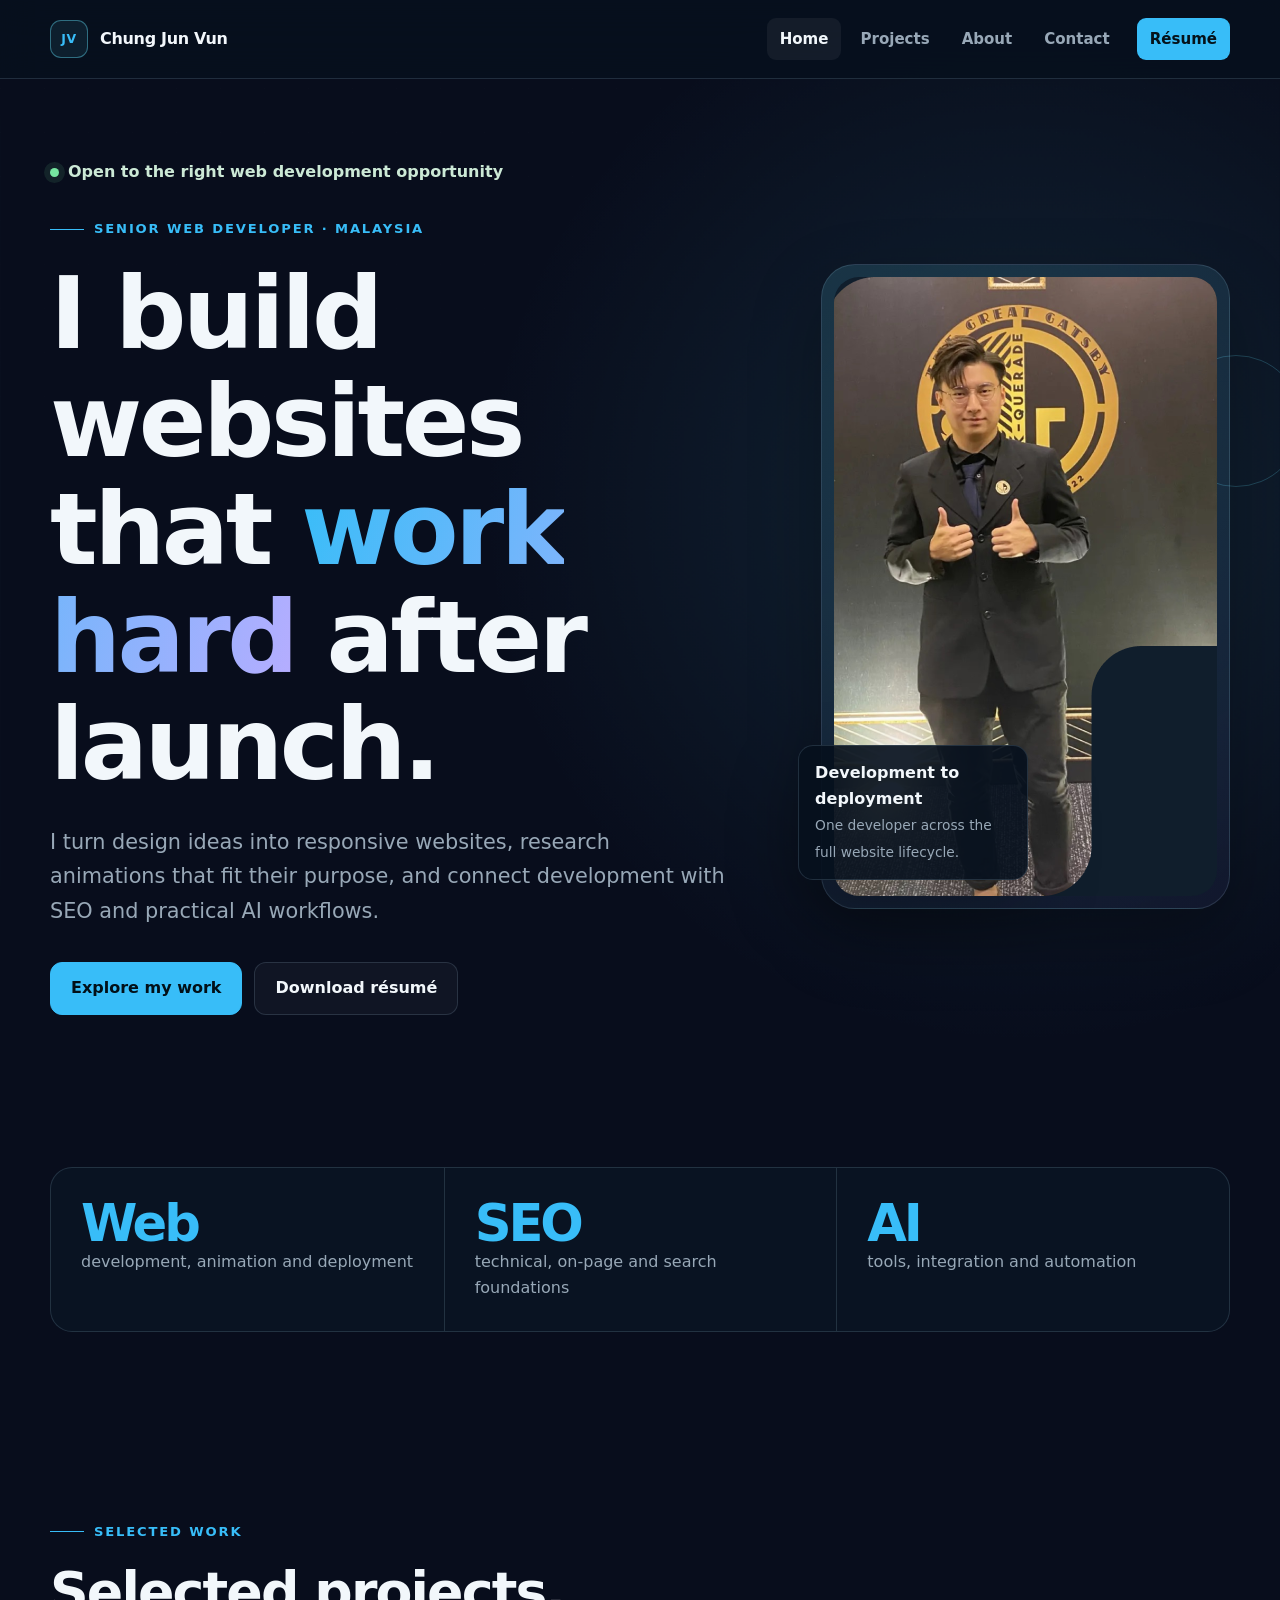
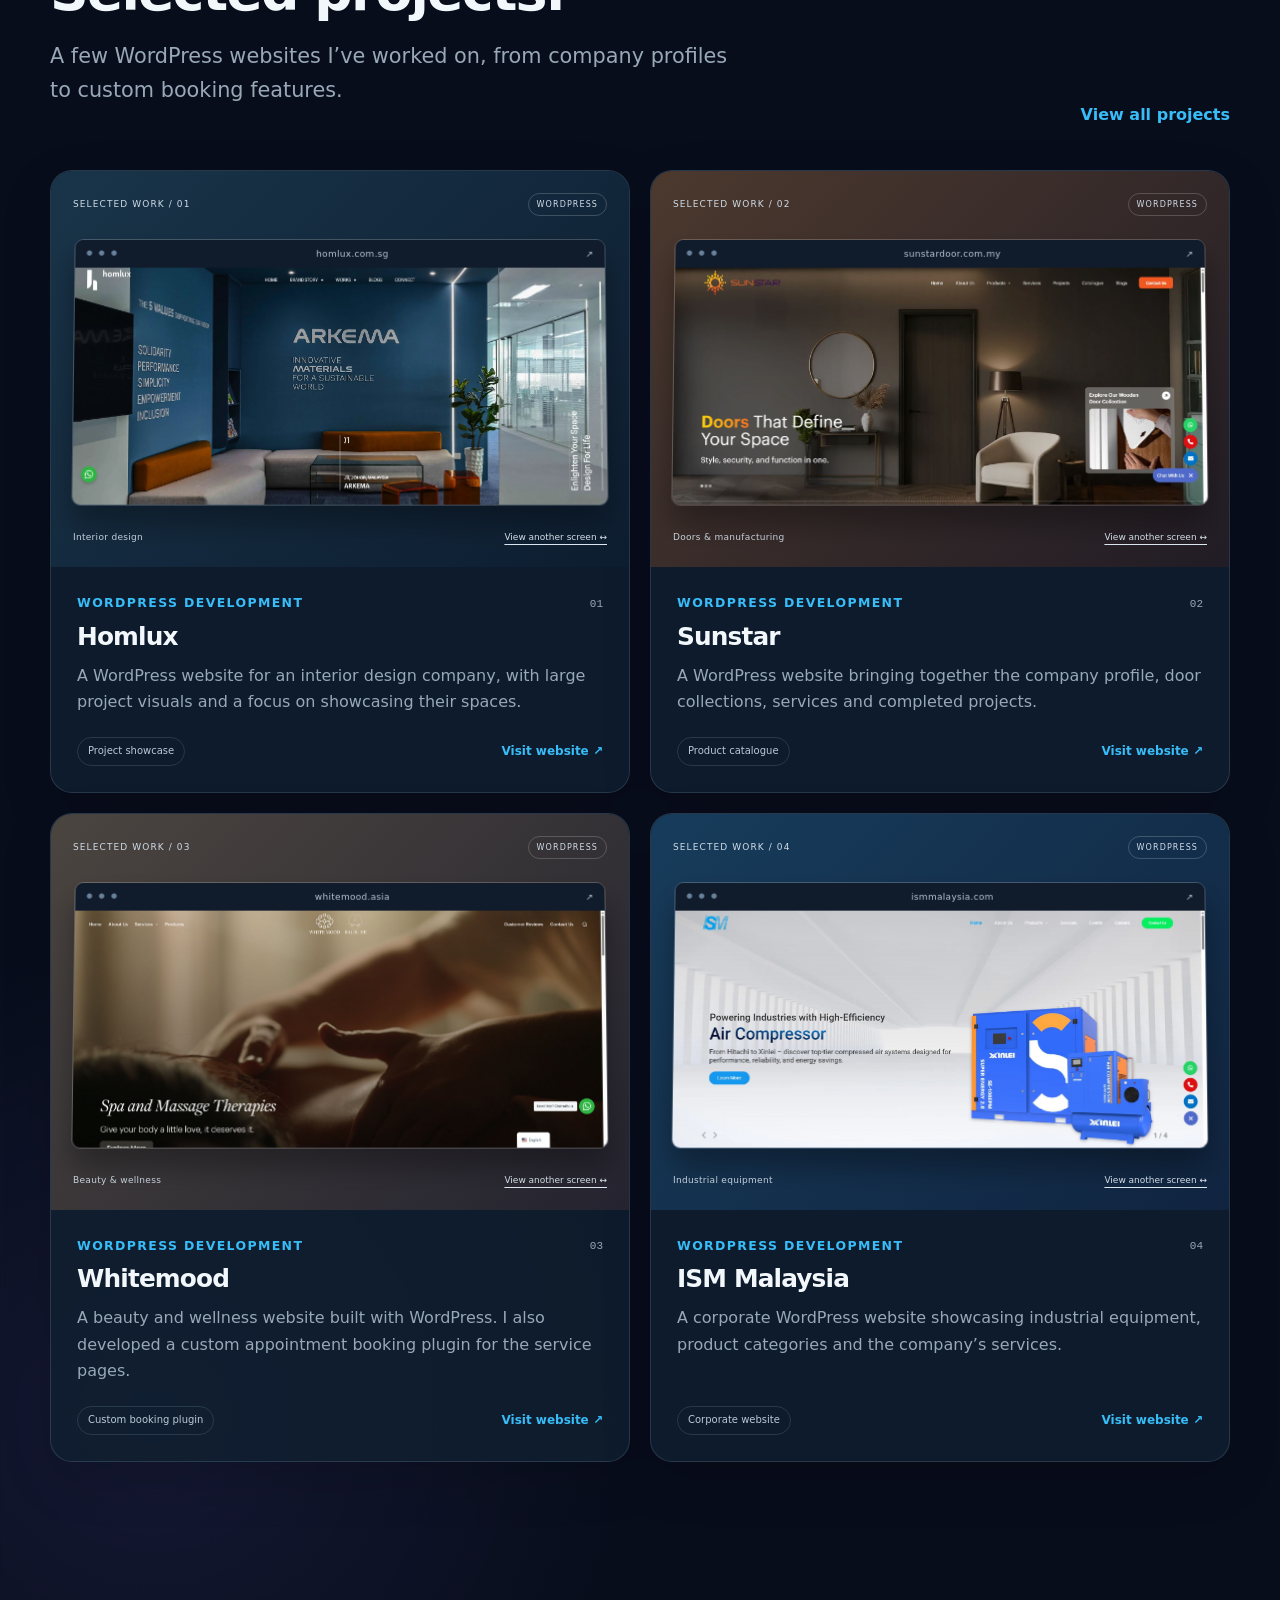
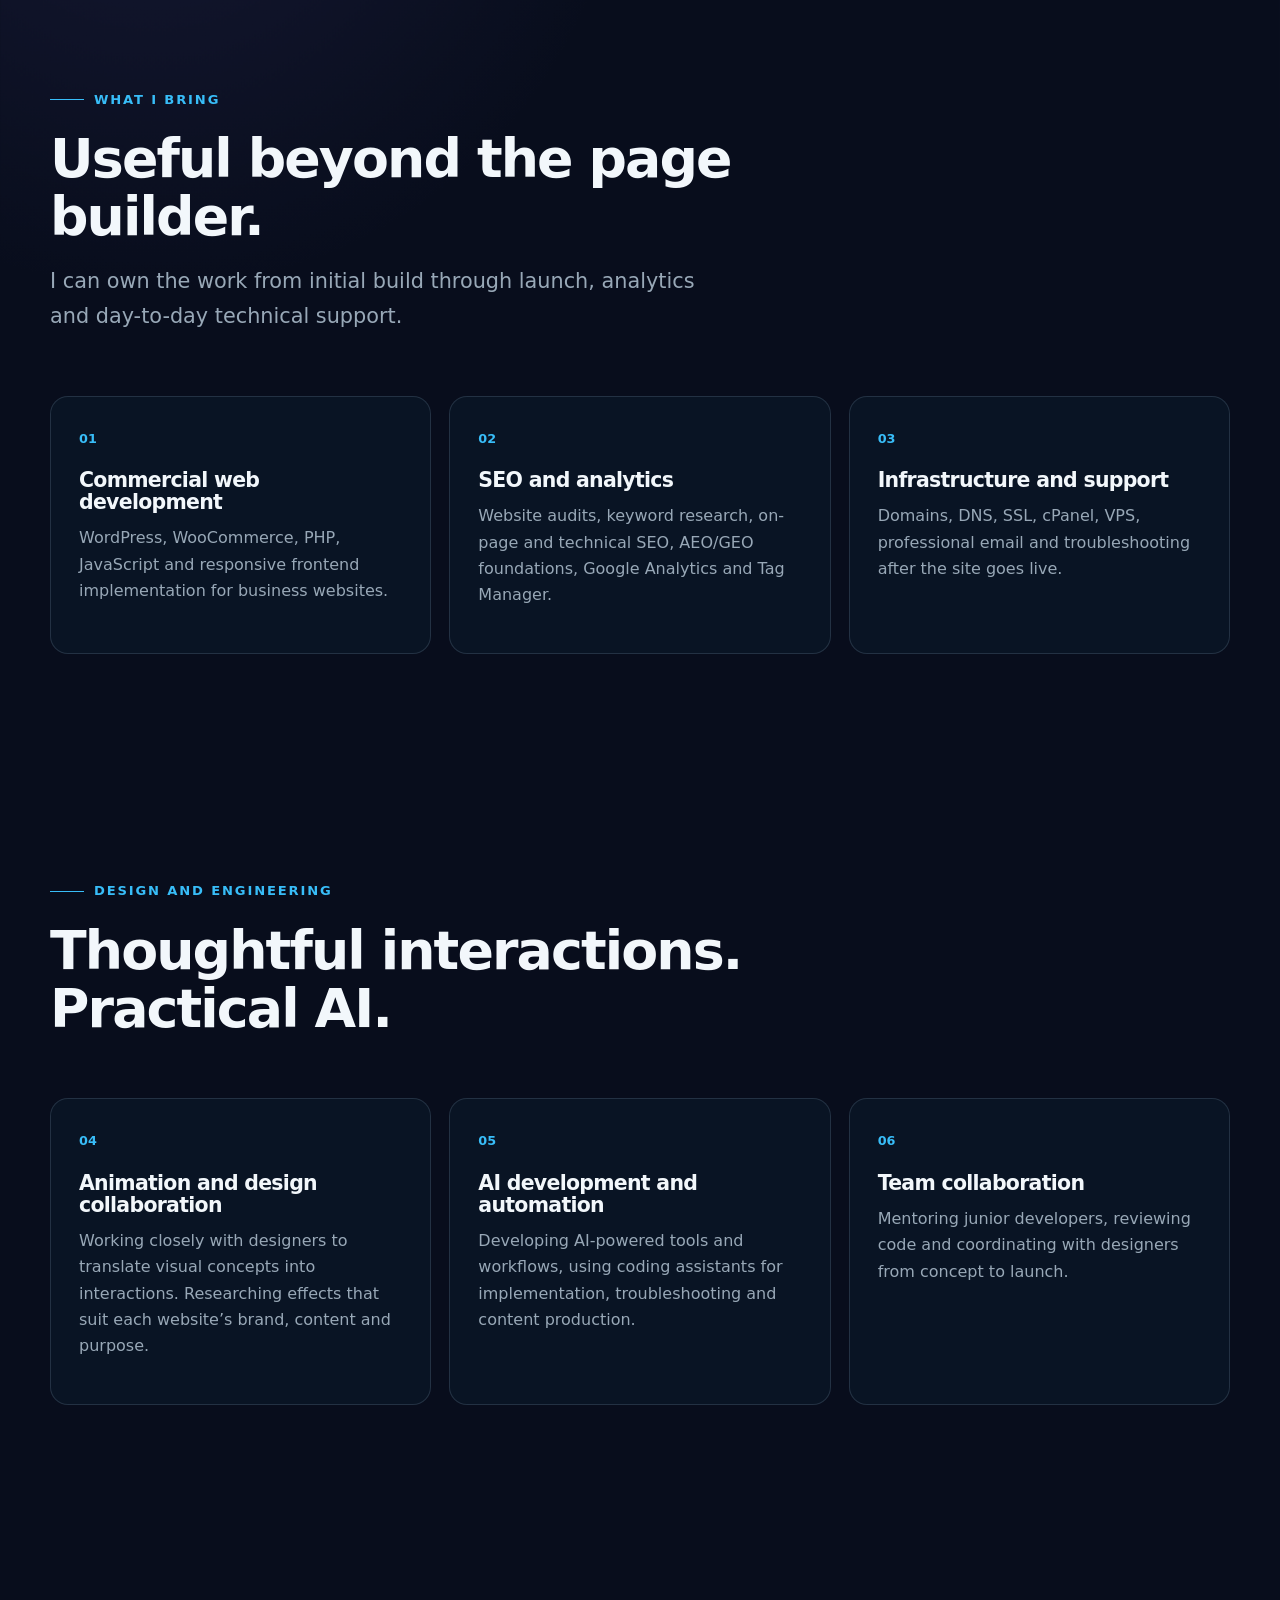
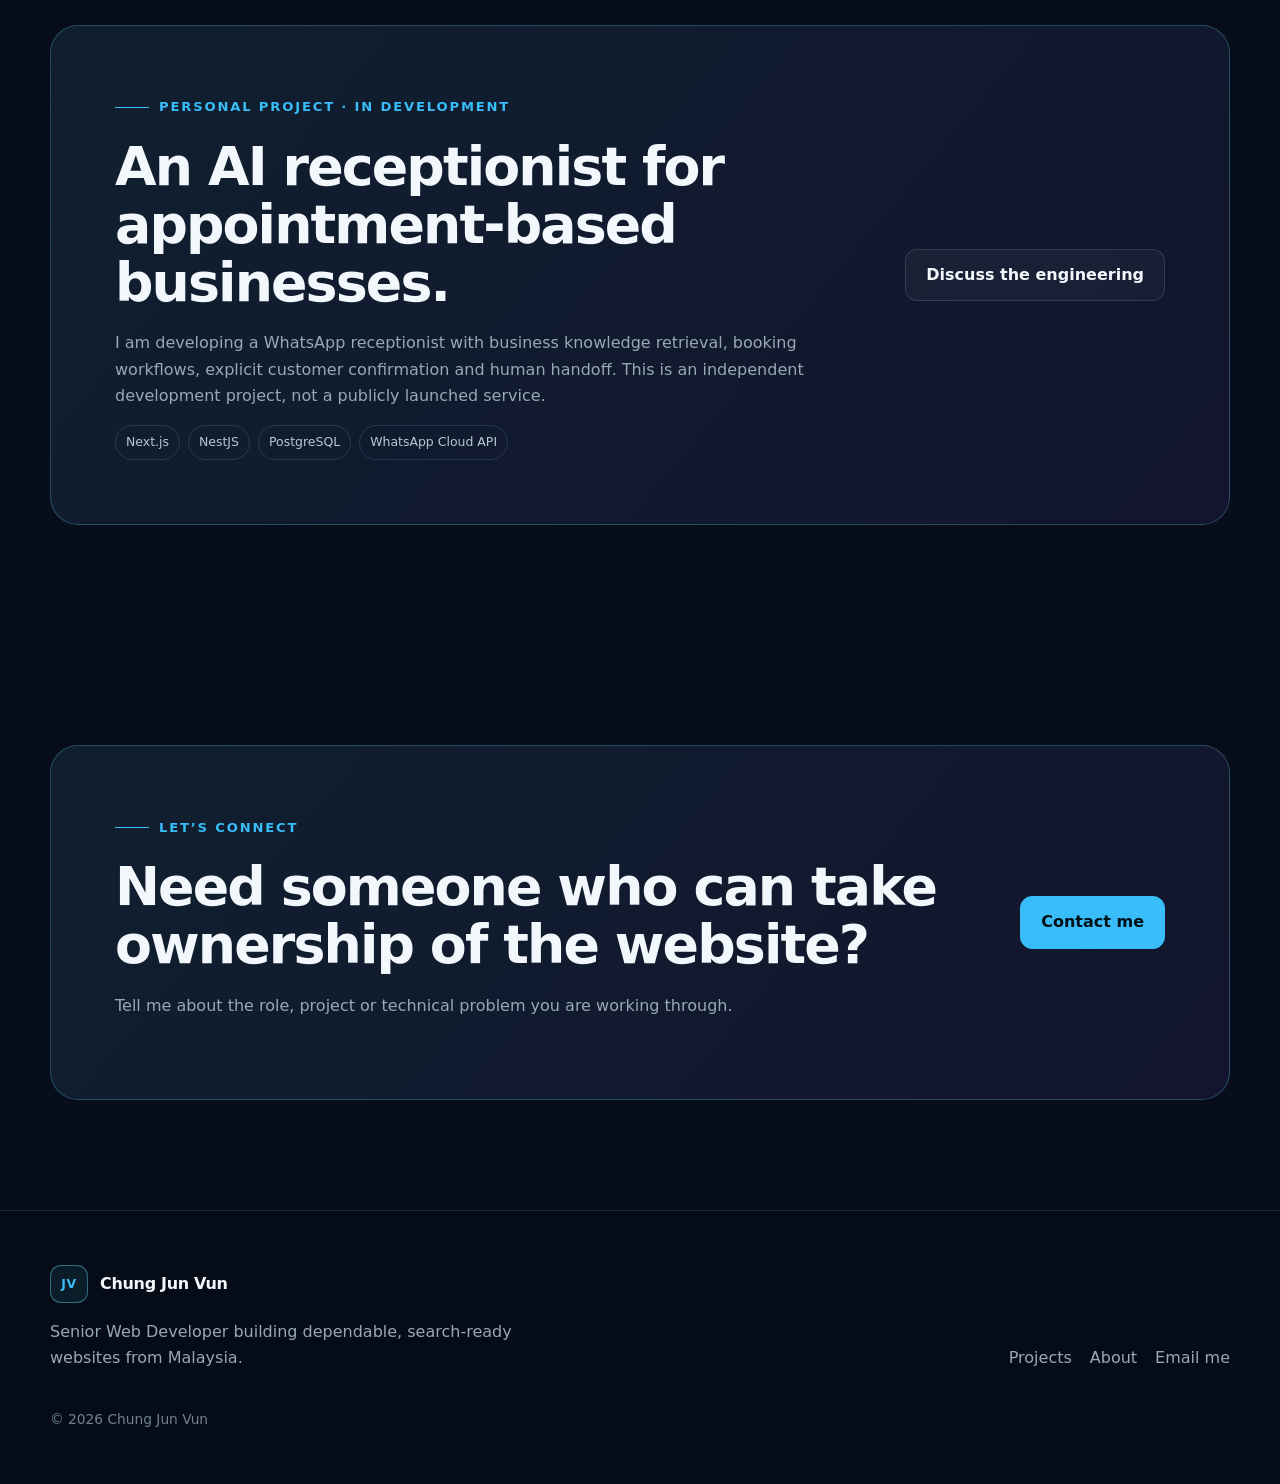
==== commit 460baf03: "Add files via upload" ====
--- a/docs/index.html
+++ b/docs/index.html
@@ -78,14 +78,34 @@
 <section class="section">
   <div class="shell">
     <div class="section-head" data-reveal>
-      <div><span class="eyebrow">Selected work</span><h2>Selected projects.</h2><p class="lead">I’m updating this selection of my work. Project details will be added soon.</p></div>
+      <div><span class="eyebrow">Selected work</span><h2>Selected projects.</h2><p class="lead">A few WordPress websites I’ve worked on, from company profiles to custom booking features.</p></div>
       <a class="text-link" href="projects.html">View all projects</a>
     </div>
     <div class="project-grid">
-      <article class="project-card placeholder-card" data-reveal><div class="placeholder-visual" aria-hidden="true"><span>PROJECT 01</span><div class="placeholder-window"><i></i><i></i><i></i><div></div></div></div><div class="project-body"><span class="project-type">Placeholder</span><h3>Project 01</h3><p>Project details and images coming soon.</p></div></article>
-      <article class="project-card placeholder-card" data-reveal><div class="placeholder-visual" aria-hidden="true"><span>PROJECT 02</span><div class="placeholder-window"><i></i><i></i><i></i><div></div></div></div><div class="project-body"><span class="project-type">Placeholder</span><h3>Project 02</h3><p>Project details and images coming soon.</p></div></article>
-      <article class="project-card placeholder-card" data-reveal><div class="placeholder-visual" aria-hidden="true"><span>PROJECT 03</span><div class="placeholder-window"><i></i><i></i><i></i><div></div></div></div><div class="project-body"><span class="project-type">Placeholder</span><h3>Project 03</h3><p>Project details and images coming soon.</p></div></article>
-      <article class="project-card placeholder-card" data-reveal><div class="placeholder-visual" aria-hidden="true"><span>PROJECT 04</span><div class="placeholder-window"><i></i><i></i><i></i><div></div></div></div><div class="project-body"><span class="project-type">Placeholder</span><h3>Project 04</h3><p>Project details and images coming soon.</p></div></article>
+      <article class="project-card filled-project homlux" data-reveal>
+ <div class="project-cover"><div class="cover-label"><span>SELECTED WORK / 01</span><span>WORDPRESS</span></div>
+ <div class="project-browser"><div class="browser-bar"><span class="browser-dots" aria-hidden="true">● ● ●</span><span>homlux.com.sg</span><span aria-hidden="true">↗</span></div><div class="browser-screen"><img src="assets/images/projects/homlux.jpg" alt="Homlux website homepage" width="1920" height="855" loading="lazy"><img class="alternate-screen" src="assets/images/projects/homlux-detail.jpg" alt="Another section of the Homlux website" width="1920" height="855" loading="lazy"></div></div>
+ <div class="cover-bottom"><span>Interior design</span><button type="button" class="preview-toggle" aria-pressed="false" aria-label="Show alternate Homlux preview">View another screen ↔</button></div></div>
+ <div class="project-body"><div class="project-top"><span class="project-type">WordPress development</span><span class="project-number">01</span></div><h3>Homlux</h3><p>A WordPress website for an interior design company, with large project visuals and a focus on showcasing their spaces.</p><div class="project-card-footer"><span class="project-skill">Project showcase</span><a class="text-link" href="https://homlux.com.sg/" target="_blank" rel="noopener noreferrer">Visit website ↗</a></div></div>
+</article>
+<article class="project-card filled-project sunstar" data-reveal>
+ <div class="project-cover"><div class="cover-label"><span>SELECTED WORK / 02</span><span>WORDPRESS</span></div>
+ <div class="project-browser"><div class="browser-bar"><span class="browser-dots" aria-hidden="true">● ● ●</span><span>sunstardoor.com.my</span><span aria-hidden="true">↗</span></div><div class="browser-screen"><img src="assets/images/projects/sunstar.jpg" alt="Sunstar website homepage" width="1920" height="855" loading="lazy"><img class="alternate-screen" src="assets/images/projects/sunstar-detail.jpg" alt="Another section of the Sunstar website" width="1920" height="855" loading="lazy"></div></div>
+ <div class="cover-bottom"><span>Doors & manufacturing</span><button type="button" class="preview-toggle" aria-pressed="false" aria-label="Show alternate Sunstar preview">View another screen ↔</button></div></div>
+ <div class="project-body"><div class="project-top"><span class="project-type">WordPress development</span><span class="project-number">02</span></div><h3>Sunstar</h3><p>A WordPress website bringing together the company profile, door collections, services and completed projects.</p><div class="project-card-footer"><span class="project-skill">Product catalogue</span><a class="text-link" href="https://sunstardoor.com.my/" target="_blank" rel="noopener noreferrer">Visit website ↗</a></div></div>
+</article>
+<article class="project-card filled-project whitemood" data-reveal>
+ <div class="project-cover"><div class="cover-label"><span>SELECTED WORK / 03</span><span>WORDPRESS</span></div>
+ <div class="project-browser"><div class="browser-bar"><span class="browser-dots" aria-hidden="true">● ● ●</span><span>whitemood.asia</span><span aria-hidden="true">↗</span></div><div class="browser-screen"><img src="assets/images/projects/whitemood.jpg" alt="Whitemood website homepage" width="1920" height="855" loading="lazy"><img class="alternate-screen" src="assets/images/projects/whitemood-detail.jpg" alt="Another section of the Whitemood website" width="1920" height="855" loading="lazy"></div></div>
+ <div class="cover-bottom"><span>Beauty & wellness</span><button type="button" class="preview-toggle" aria-pressed="false" aria-label="Show alternate Whitemood preview">View another screen ↔</button></div></div>
+ <div class="project-body"><div class="project-top"><span class="project-type">WordPress development</span><span class="project-number">03</span></div><h3>Whitemood</h3><p>A beauty and wellness website built with WordPress. I also developed a custom appointment booking plugin for the service pages.</p><div class="project-card-footer"><span class="project-skill">Custom booking plugin</span><a class="text-link" href="https://whitemood.asia/" target="_blank" rel="noopener noreferrer">Visit website ↗</a></div></div>
+</article>
+<article class="project-card filled-project ism" data-reveal>
+ <div class="project-cover"><div class="cover-label"><span>SELECTED WORK / 04</span><span>WORDPRESS</span></div>
+ <div class="project-browser"><div class="browser-bar"><span class="browser-dots" aria-hidden="true">● ● ●</span><span>ismmalaysia.com</span><span aria-hidden="true">↗</span></div><div class="browser-screen"><img src="assets/images/projects/ism.jpg" alt="ISM Malaysia website homepage" width="1920" height="855" loading="lazy"><img class="alternate-screen" src="assets/images/projects/ism-detail.jpg" alt="Another section of the ISM Malaysia website" width="1920" height="855" loading="lazy"></div></div>
+ <div class="cover-bottom"><span>Industrial equipment</span><button type="button" class="preview-toggle" aria-pressed="false" aria-label="Show alternate ISM Malaysia preview">View another screen ↔</button></div></div>
+ <div class="project-body"><div class="project-top"><span class="project-type">WordPress development</span><span class="project-number">04</span></div><h3>ISM Malaysia</h3><p>A corporate WordPress website showcasing industrial equipment, product categories and the company’s services.</p><div class="project-card-footer"><span class="project-skill">Corporate website</span><a class="text-link" href="https://ismmalaysia.com/" target="_blank" rel="noopener noreferrer">Visit website ↗</a></div></div>
+</article>
     </div>
   </div>
 </section>
--- a/docs/assets/css/styles.css
+++ b/docs/assets/css/styles.css
@@ -192,3 +192,25 @@
 .contact-details a { overflow-wrap:anywhere; }
 
 .placeholder-visual{aspect-ratio:5/3;padding:32px;display:flex;flex-direction:column;justify-content:space-between;background:linear-gradient(135deg,#111A30,#080D1C);color:#8b9eb6}.placeholder-visual>span{font-size:.75rem;letter-spacing:.18em}.placeholder-window{width:76%;margin:16px auto 0;border:1px solid #35445d;border-radius:10px;padding:14px}.placeholder-window i{display:inline-block;width:5px;height:5px;border-radius:50%;background:#4776FF;margin-right:5px}.placeholder-window div{height:55px;margin-top:14px;border-top:1px solid #35445d;background:linear-gradient(90deg,#1b2943 40%,transparent 40%)}.placeholder-card:hover{transform:none}
+
+/* Selected project cards: replaces only the original blank project visuals. */
+.project-cover{padding:22px 22px 17px;background:linear-gradient(135deg,#193449,#0d1d30);overflow:hidden;position:relative}
+.sunstar .project-cover{background:linear-gradient(135deg,#4c392e,#211c25)}
+.whitemood .project-cover{background:linear-gradient(135deg,#4b4540,#24232f)}
+.ism .project-cover{background:linear-gradient(135deg,#173c5b,#102440)}
+.cover-label,.cover-bottom{display:flex;align-items:center;justify-content:space-between;gap:12px;font-size:9px;letter-spacing:1.1px;color:#d0dce8}
+.cover-label{margin-bottom:22px}.cover-label span:last-child{padding:4px 8px;border:1px solid #ffffff30;border-radius:20px;font-size:8px}
+.project-browser{border:1px solid #ffffff32;border-radius:9px;overflow:hidden;box-shadow:0 18px 30px #0005;transform:perspective(1100px) rotateX(3deg);transition:transform .5s}
+.filled-project:hover .project-browser{transform:perspective(1100px) rotateX(0) translateY(-3px)}
+.browser-bar{height:28px;display:flex;align-items:center;justify-content:space-between;padding:0 11px;background:#101b2b;color:#b6c6d6;font-size:9px;letter-spacing:.3px}
+.browser-dots{color:#69829b;font-size:7px;letter-spacing:2px}.browser-screen{position:relative;aspect-ratio:1920/855;background:#102030;overflow:hidden}
+.browser-screen img{width:100%;height:100%;object-fit:cover;display:block}
+.browser-screen .alternate-screen{position:absolute;inset:0;opacity:0;transition:opacity .6s}
+.filled-project.is-previewing .alternate-screen{opacity:1}
+.cover-bottom{margin-top:20px;font-size:9px;letter-spacing:.3px}.preview-toggle{font:inherit;color:#e0ebf5;background:transparent;border:0;padding:5px 0;cursor:pointer;text-decoration:underline;text-underline-offset:4px}
+.preview-toggle:hover{color:white}.preview-toggle:focus-visible{outline:2px solid var(--accent);outline-offset:5px}
+.project-number{color:var(--muted);font:11px monospace}.project-card-footer{display:flex;align-items:center;justify-content:space-between;gap:14px;margin-top:22px}
+.project-skill{color:#bac9d8;border:1px solid var(--line);border-radius:30px;padding:5px 10px;font-size:10px}.project-card-footer .text-link{font-size:12px;white-space:nowrap}
+.filled-project .project-body{display:flex;flex-direction:column;flex:1}.filled-project{display:flex;flex-direction:column}.filled-project .project-card-footer{margin-top:auto;padding-top:4px}
+@media(max-width:600px){.project-cover{padding:18px 15px 13px}.cover-label{margin-bottom:16px}.cover-bottom{margin-top:14px}.project-card-footer{gap:8px}.project-skill{font-size:9px}.project-card-footer .text-link{font-size:11px}}
+@media(prefers-reduced-motion:reduce){.project-browser,.browser-screen .alternate-screen{transition:none}.filled-project:hover .project-browser{transform:none}}
